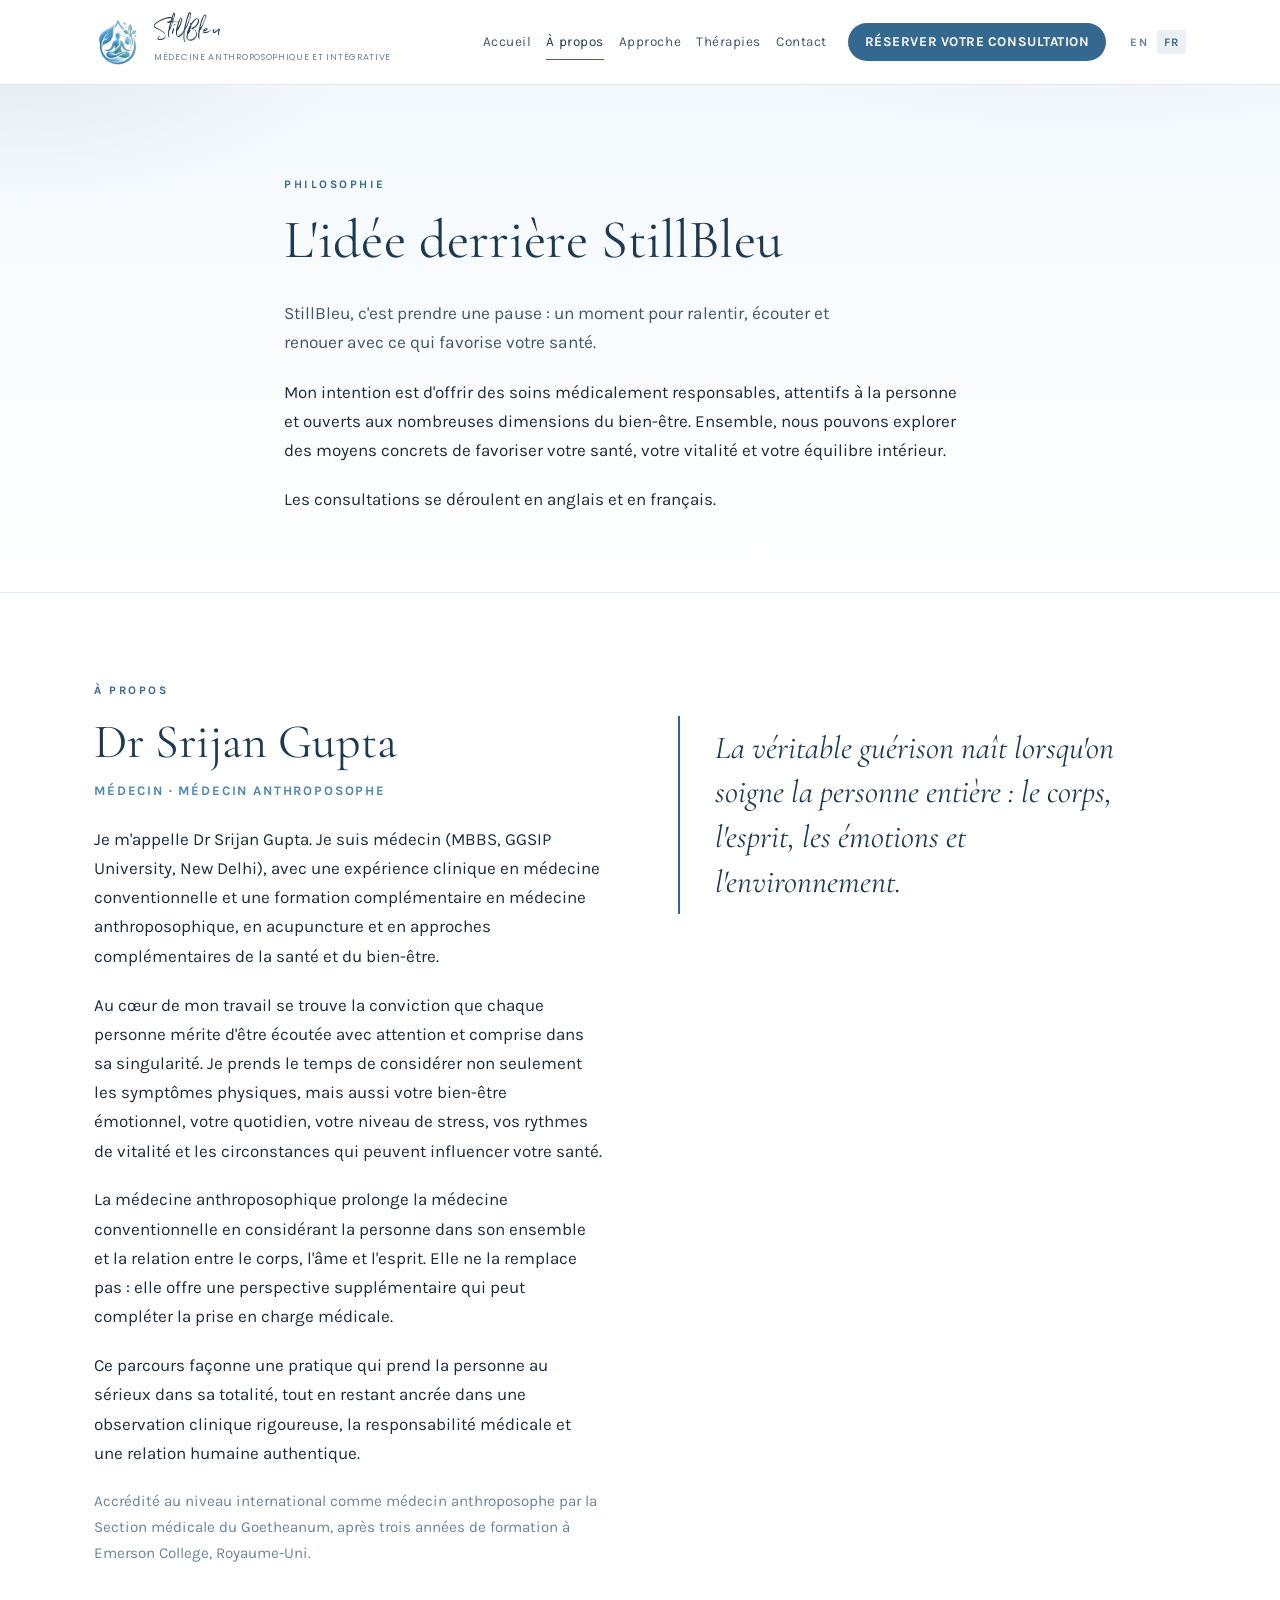
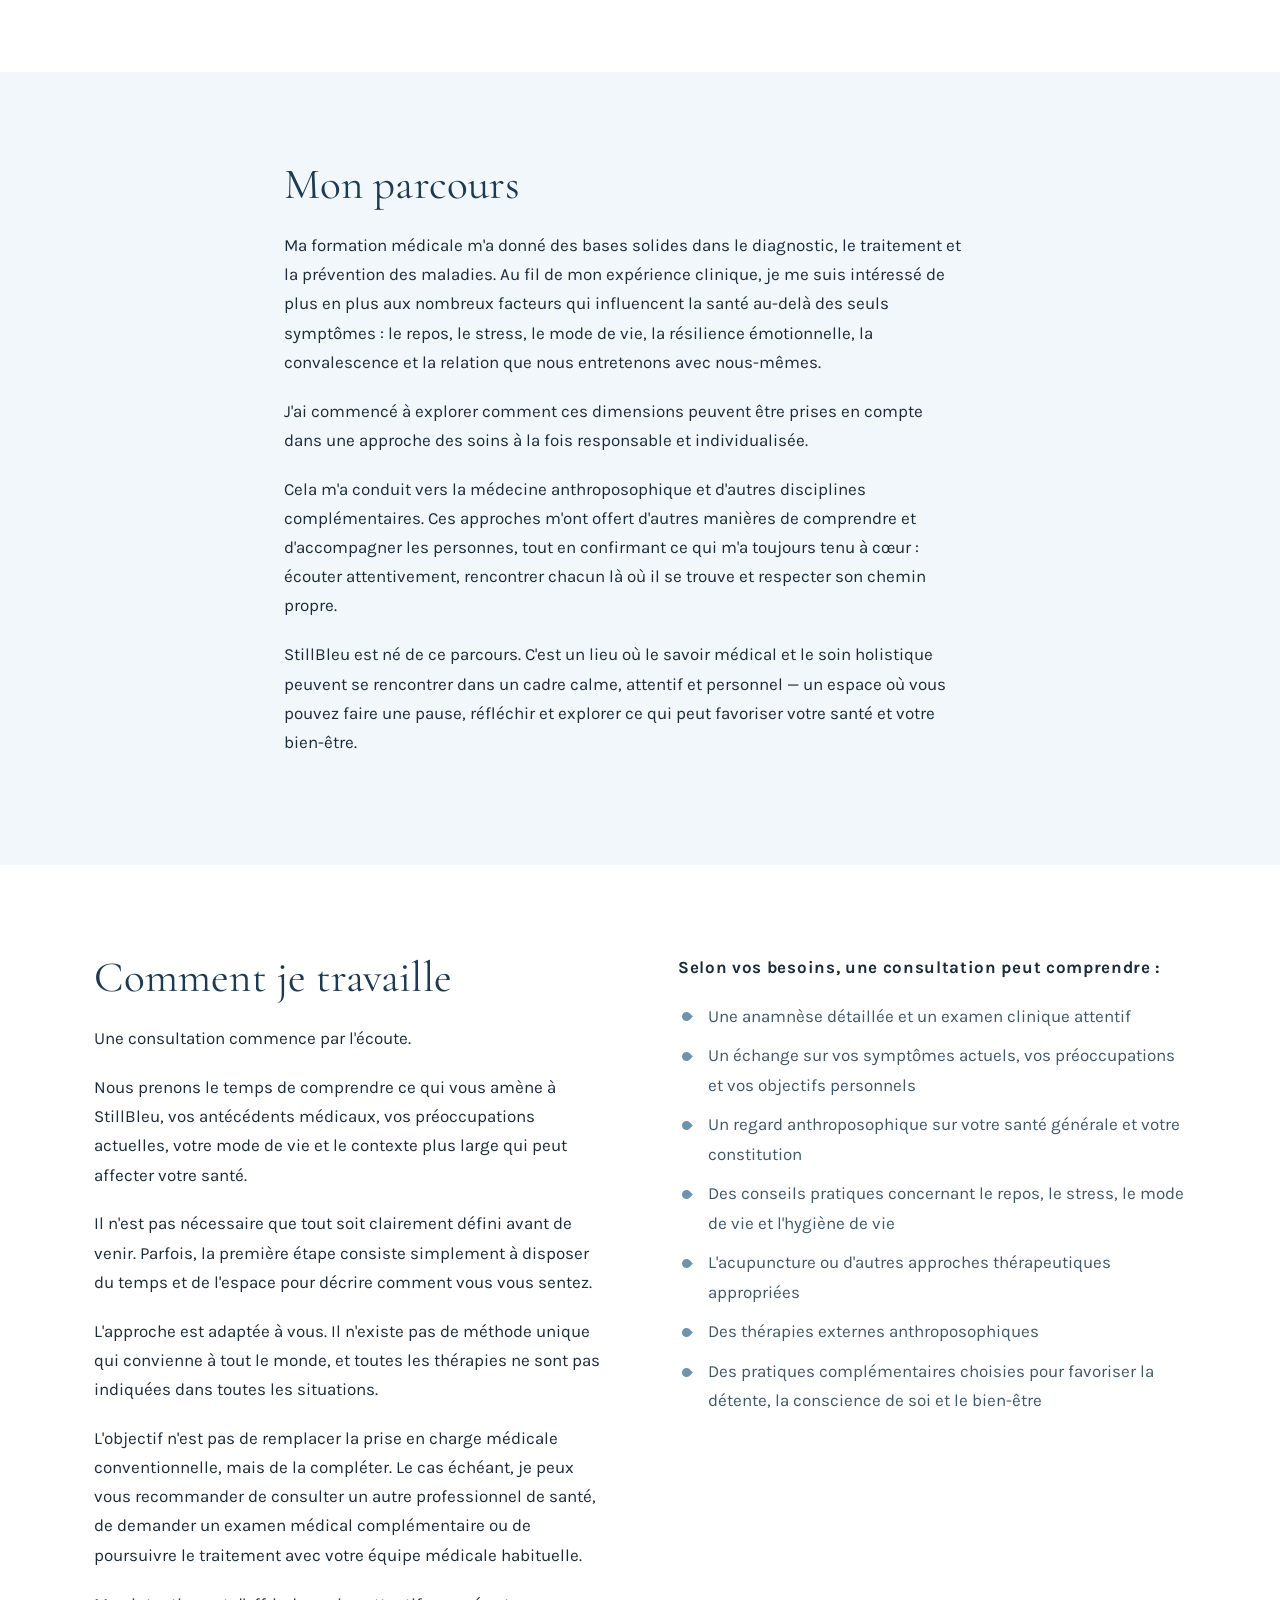
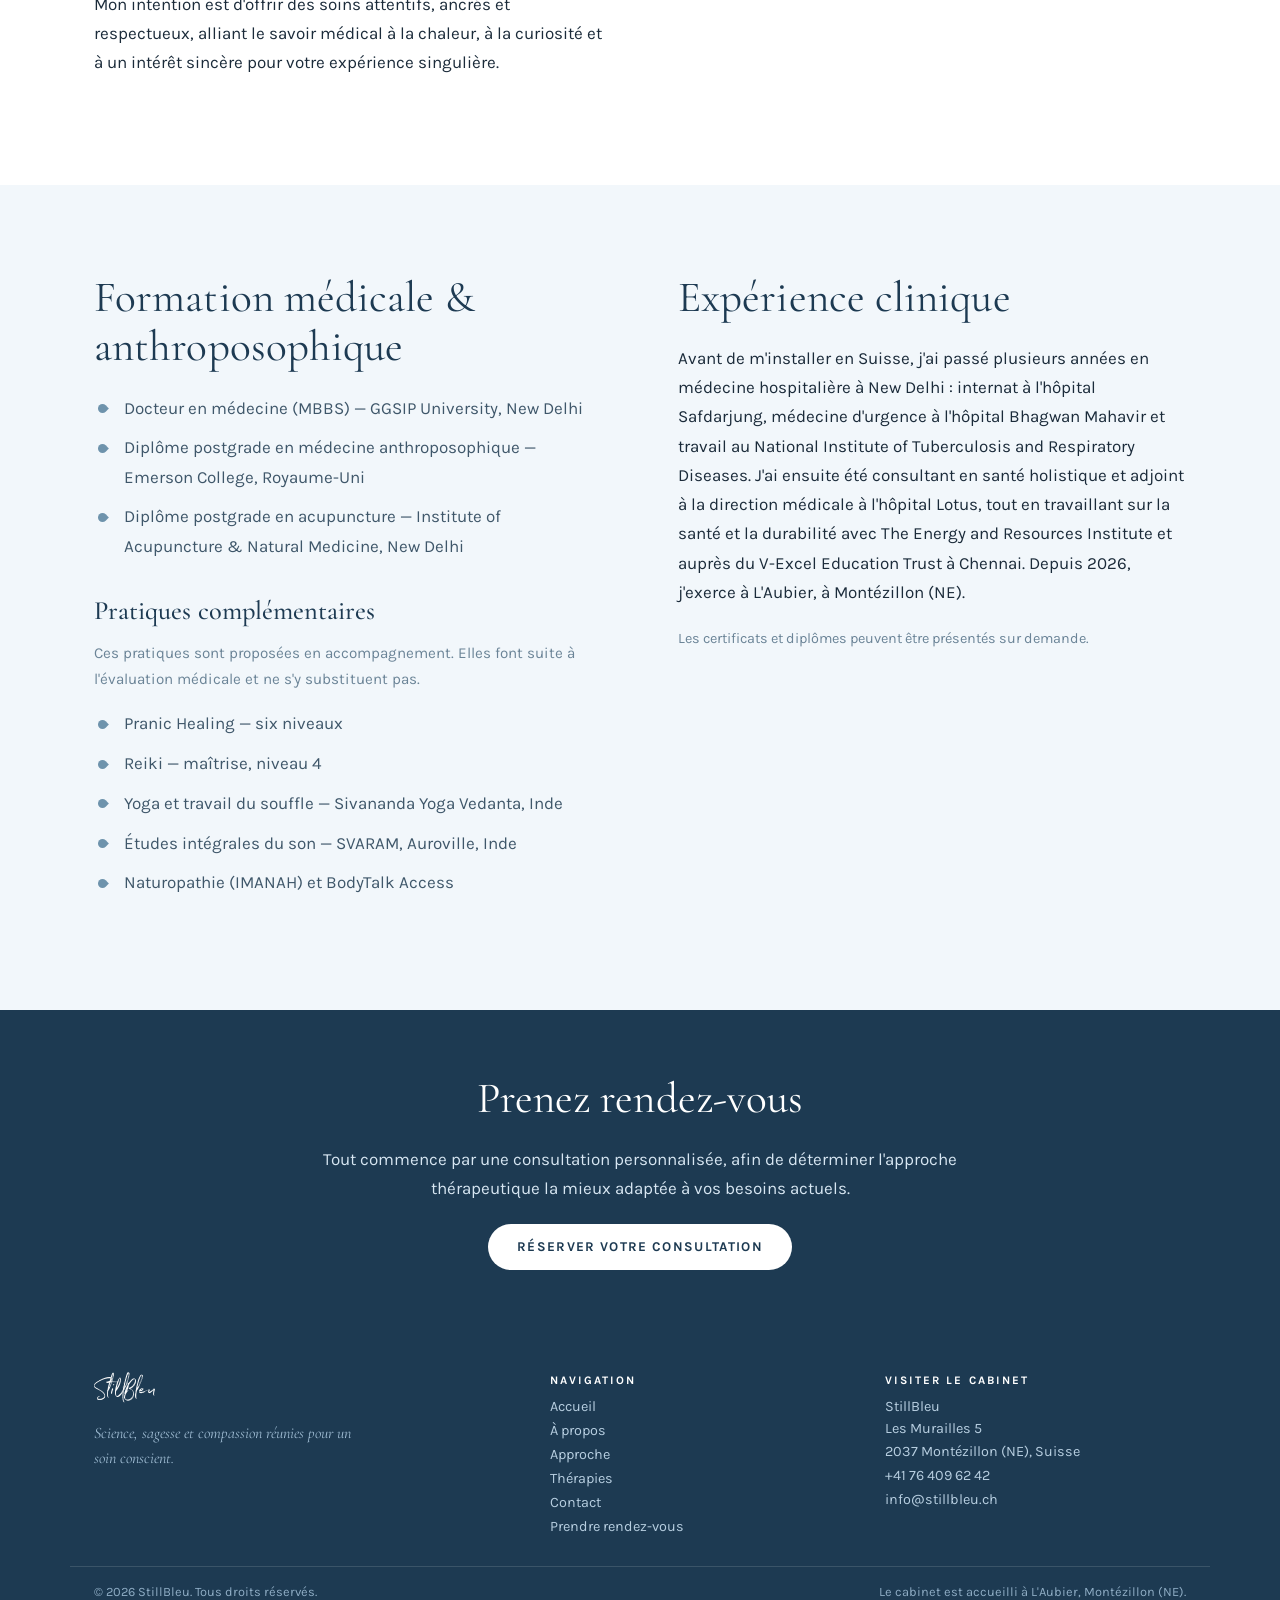
==== about.html @ f7bb29ef "update website" ====
<!doctype html>
<html lang="en">
<head>
<meta charset="utf-8">
<meta name="viewport" content="width=device-width, initial-scale=1">
<title data-i18n="about.title">About — StillBleu</title>
<meta name="description" data-i18n-attr="content:about.desc" content="Physician, anthroposophic external therapist and integrative practitioner at L'Aubier, Montézillon (NE).">
<meta name="theme-color" content="#1D3A52">
<meta property="og:title" content="About — StillBleu">
<meta property="og:description" content="Physician, anthroposophic external therapist and integrative practitioner at L'Aubier, Montézillon (NE).">
<meta property="og:type" content="website">
<link rel="icon" href="assets/img/favicon-64.png" type="image/png">
<link rel="apple-touch-icon" href="assets/img/apple-touch-icon.png">
<link rel="preconnect" href="https://fonts.googleapis.com">
<link rel="preconnect" href="https://fonts.gstatic.com" crossorigin>
<link href="https://fonts.googleapis.com/css2?family=Prata&family=Poppins:wght@400;500&family=Cormorant+Garamond:ital,wght@0,300;0,400;0,500;0,600;1,400&family=Karla:wght@400;500;700&display=swap" rel="stylesheet">
<link rel="stylesheet" href="assets/css/style.css?v=3">
<script src="assets/js/i18n.js?v=2"></script>
<style>html.lang-pending body{visibility:hidden}</style>
<script>
(function(){var h=document.documentElement;h.classList.add('lang-pending');
setTimeout(function(){h.classList.remove('lang-pending');},700);})();
</script>
<noscript><style>.reveal{opacity:1;transform:none}html.lang-pending body{visibility:visible}</style></noscript>
</head>
<body>
<a class="skip" href="#main" data-i18n="skip">Skip to content</a>
<header class="site-header">
  <div class="wrap header-inner">
    <a class="brand" href="index.html">
      <img class="brand-mark logo" src="assets/img/logo-mark.png" width="52" height="52" alt="" loading="eager">
      <span class="brand-text">
        <span class="brand-name">StillBleu</span>
        <span class="brand-sub" data-i18n="brand.sub">Anthroposophic and Integrative Medicine</span>
      </span>
    </a>
    <button class="nav-toggle" type="button" aria-expanded="false" aria-controls="nav" aria-label="Menu">
      <svg class="" viewBox="0 0 24 24" fill="none" stroke="currentColor" stroke-width="1.35" stroke-linecap="round" stroke-linejoin="round" aria-hidden="true" width="22" height="22"><path d="M4 7h16"/><path d="M4 12h16"/><path d="M4 17h16"/></svg>
    </button>
    <nav class="nav" id="nav">
      <a href="index.html" data-i18n="nav.home">Home</a><a href="about.html" aria-current="page" data-i18n="nav.about">About</a><a href="approach.html" data-i18n="nav.approach">Approach</a><a href="therapies.html" data-i18n="nav.therapies">Therapies</a><a href="contact.html" data-i18n="nav.contact">Contact</a>
      <a class="btn btn-primary btn-sm header-cta" href="booking.html" data-i18n="cta.book">Book your consultation</a>
      <div class="langs"><button class="lang-btn" type="button" data-lang="en" aria-pressed="true">EN</button><button class="lang-btn" type="button" data-lang="fr" aria-pressed="false">FR</button></div>
    </nav>
  </div>
</header>
<main id="main">
<section class="pagehead">
  <div class="wrap narrow">
    <p class="eyebrow" data-i18n="phil.eyebrow">Philosophy</p>
    <h1 style="font-size:clamp(2.2rem,4.6vw,3.4rem)" data-i18n="phil.head">The idea behind StillBleu</h1>
    <p class="lead" data-i18n="phil.p1">StillBleu means taking a pause: a moment to slow down, listen and reconnect with what supports your health.</p>
    <p data-i18n="phil.p2">My intention is to offer care that is medically responsible, personally attentive and open to the many dimensions of wellbeing. Together, we can explore practical ways to support your health, vitality and inner balance.</p>
    <p data-i18n="phil.p3">Consultations are available in English and French.</p>
  </div>
</section>

<section>
  <div class="wrap split">
    <div>
      <p class="eyebrow" data-i18n="about.eyebrow">About</p>
      <h2 style="font-size:clamp(2rem,4.2vw,3rem);margin-bottom:.2em" data-i18n="about.head">Dr Srijan Gupta</h2>
      <p class="about-role" data-i18n="about.role">Medical Doctor &amp; Anthroposophic Physician</p>
      <p class="lead" data-i18n="about.lead">My name is Dr Srijan Gupta. I am a medical doctor (MBBS, GGSIP University, New Delhi) with clinical experience in conventional medicine and additional training in anthroposophic medicine, acupuncture and complementary approaches to health and wellbeing.</p>
      <p data-i18n="about.p2">At the heart of my work is the belief that every person deserves to be listened to with care and understood as an individual. I take time to consider not only physical symptoms, but also your emotional wellbeing, daily life, stress levels, patterns of vitality and the circumstances that may be influencing your health.</p>
      <p data-i18n="about.p3">Anthroposophic medicine extends conventional medicine by looking at the whole person and the relationship between body, soul and spirit. It does not replace conventional medicine; rather, it offers an additional perspective that can complement medical care.</p>
      <p data-i18n="about.p4">This background shapes a practice that takes the whole person seriously while remaining grounded in careful clinical observation, medical responsibility and genuine human connection.</p>
      <p style="color:var(--ink-mute);font-size:.95rem" data-i18n="about.accred">Internationally accredited as an anthroposophic physician by the Medical Section at the Goetheanum, after completing three years of training at Emerson College, UK.</p>
    </div>
    <div>
      <figure class="portrait" id="portrait">
        <img src="assets/img/srijan.jpg" width="900" height="1125" loading="lazy"
             alt="Dr Srijan Gupta"
             onerror="document.getElementById('portrait').remove()">
        <figcaption data-i18n="about.portrait.cap">Dr Srijan Gupta — StillBleu, Montézillon (NE)</figcaption>
      </figure>
      <blockquote class="quote" data-i18n="about.quote">True healing arises from treating the whole person: body, mind, emotions and environment.</blockquote>
    </div>
  </div>
</section>

<section class="sec-alt">
  <div class="wrap narrow">
    <h2 data-i18n="jour.head">My journey</h2>
    <p data-i18n="jour.p1">My medical training gave me a strong foundation in the diagnosis, treatment and prevention of illness. Through my clinical experience, I became increasingly interested in the many factors that influence health beyond symptoms alone — rest, stress, lifestyle, emotional resilience, recovery and our relationship with ourselves.</p>
    <p data-i18n="jour.p2">I began to explore how these dimensions can be acknowledged within a responsible and individualised approach to healthcare.</p>
    <p data-i18n="jour.p3">This led me towards anthroposophic medicine and other complementary disciplines. These approaches offered me further ways of understanding and supporting people, while reinforcing something that has always been important to me: the value of listening carefully, meeting each person where they are and respecting their individual path.</p>
    <p data-i18n="jour.p4">StillBleu grew from this journey. It is a place where medical knowledge and holistic care can meet in a calm, attentive and personal setting — a space where you can pause, reflect and explore what may support your health and wellbeing.</p>
  </div>
</section>

<section>
  <div class="wrap split" style="align-items:start">
    <div>
      <h2 data-i18n="work.head">How I work</h2>
      <p class="lead" data-i18n="work.p1">A consultation begins with listening.</p>
      <p data-i18n="work.p2">We take time to understand what has brought you to StillBleu, your medical history, your current concerns, your lifestyle and the wider circumstances that may be affecting your health.</p>
      <p data-i18n="work.p3">You do not need to have everything clearly defined before you come. Sometimes the first step is simply having the time and space to describe how you have been feeling.</p>
      <p data-i18n="work.p4">The approach is adapted to you. There is no single method that is right for everyone, and not every therapy is appropriate in every situation.</p>
      <p data-i18n="work.p5">The aim is not to replace conventional medical care, but to complement it. When appropriate, I may recommend that you consult another healthcare professional, seek further medical assessment or continue treatment with your existing medical team.</p>
      <p data-i18n="work.p6">My intention is to offer care that is attentive, grounded and respectful, combining medical knowledge with warmth, curiosity and a sincere interest in your individual experience.</p>
    </div>
    <div>
      <p style="font-weight:700;letter-spacing:.04em" data-i18n="work.lead">Depending on your needs, a consultation may include:</p>
      <ul class="ticklist" data-i18n-list="work.items"><li>A detailed medical history and careful clinical assessment</li><li>Discussion of your current symptoms, concerns and personal goals</li><li>An anthroposophic perspective on your overall health and constitution</li><li>Practical guidance related to rest, stress, lifestyle and self-care</li><li>Acupuncture or other appropriate therapeutic approaches</li><li>Anthroposophic external therapies</li><li>Selected complementary practices to support relaxation, awareness and wellbeing</li></ul>
    </div>
  </div>
</section>

<section class="sec-alt">
  <div class="wrap split" style="align-items:start">
    <div>
      <h2 data-i18n="about.train.head">Medical &amp; Anthroposophic Training</h2>
      <ul class="ticklist" data-i18n-list="about.train.items"><li>Medical Doctor (MBBS) — GGSIP University, New Delhi</li><li>Postgraduate Diploma in Anthroposophic Medicine — Emerson College, United Kingdom</li><li>Postgraduate Diploma in Acupuncture — Institute of Acupuncture &amp; Natural Medicine, New Delhi</li></ul>
      <h3 style="margin-top:2.2rem" data-i18n="about.comp.head">Complementary Practices</h3>
      <p style="font-size:.95rem;color:var(--ink-mute)" data-i18n="about.comp.note">These practices are offered as supporting approaches. They follow medical assessment rather than replacing it.</p>
      <ul class="ticklist" data-i18n-list="about.comp.items"><li>Pranic Healing — six levels</li><li>Reiki — Level 4, Mastership</li><li>Yoga and breath work — Sivananda Yoga Vedanta, India</li><li>Integral sound studies — SVARAM, Auroville, India</li><li>Naturopathy (IMANAH) and BodyTalk Access</li></ul>
    </div>
    <div>
      <h2 data-i18n="about.exp.head">Clinical Experience</h2>
      <p data-i18n="about.exp.p">Before moving to Switzerland I spent several years in hospital medicine in New Delhi: an internship at Safdarjung Hospital, emergency medicine at Bhagwan Mahavir Hospital, and work at the National Institute of Tuberculosis and Respiratory Diseases. I then worked as holistic health consultant and assistant medical superintendent at Lotus Hospital, alongside consultancy on health and sustainability with The Energy and Resources Institute and work with the V-Excel Education Trust in Chennai. Since 2026 I have practised at L'Aubier in Montézillon (NE).</p>
      <p style="font-size:.9rem;color:var(--ink-mute)" data-i18n="about.certnote">Certificates and diplomas are available on request.</p>
    </div>
  </div>
</section>

<section class="sec-deep">
  <div class="wrap narrow center">
    
    <h2 data-i18n="bcta.head">Book Your Appointment</h2>
    <p data-i18n="bcta.text">Begin with a personalized consultation to explore which therapeutic approach may best support your current needs.</p>
    <p style="margin-top:1.3rem;margin-bottom:0"><a class="btn btn-light" href="booking.html" data-i18n="cta.book">Book your consultation</a></p>
  </div>
</section>
</main>
<footer class="site-footer">
  <div class="wrap footer-grid">
    <div>
      <div class="footer-brand">StillBleu</div>
      <p class="footer-quote" data-i18n="foot.quote">Integrating science, wisdom and compassion for conscious care.</p>
    </div>
    <div>
      <h4 data-i18n="foot.nav">Navigation</h4>
      <ul><li><a href="index.html" data-i18n="nav.home">Home</a></li><li><a href="about.html" data-i18n="nav.about">About</a></li><li><a href="approach.html" data-i18n="nav.approach">Approach</a></li><li><a href="therapies.html" data-i18n="nav.therapies">Therapies</a></li><li><a href="contact.html" data-i18n="nav.contact">Contact</a></li><li><a href="booking.html" data-i18n="nav.book">Book an Appointment</a></li></ul>
    </div>
    <div>
      <h4 data-i18n="foot.visit">Visit the clinic</h4>
      <ul>
        <li data-i18n="foot.addr">StillBleu<br>Les Murailles 5<br>2037 Montézillon (NE), Switzerland</li>
        <li><a href="tel:+41764096242">+41 76 409 62 42</a></li>
        <li><a href="mailto:info@stillbleu.ch">info@stillbleu.ch</a></li>
      </ul>
    </div>
  </div>
  <div class="wrap footer-bottom">
    <span>© 2026 StillBleu. <span data-i18n="foot.rights">All rights reserved.</span></span>
    <span data-i18n="foot.hosted">The clinic is hosted at L'Aubier, Montézillon (NE).</span>
  </div>
</footer>

<script src="assets/js/main.js"></script>
</body>
</html>
---- assets/css/style.css ----
/* ==========================================================================
   StillBleu — Anthroposophic External Therapies, L'Aubier
   Static site stylesheet
   ========================================================================== */

:root {
  /* palette from the StillBleu logo: white ground, denim blue, navy */
  --bg:        #FFFFFF;
  --bg-alt:    #F2F7FB;
  --surface:   #FFFFFF;
  --ink:       #1B2B3A;
  --ink-soft:  #3F576A;
  --ink-mute:  #6B8497;
  --green:     #35688E;
  --green-dk:  #1D3A52;
  --sage:      #6E93AC;
  --sage-lt:   #D3E1EB;
  --terra:     #35688E;
  --terra-lt:  #CBDDEA;
  --gold:      #4F87B0;
  --line:      #DEE9F1;

  --wordmark: "NorthwellAlt", "Prata", "Cormorant Garamond", Georgia, serif;
  --brandsans: "Poppins", "Karla", -apple-system, "Segoe UI", Helvetica, Arial, sans-serif;
  --serif: "Cormorant Garamond", "Iowan Old Style", Georgia, "Times New Roman", serif;
  --sans:  "Karla", -apple-system, BlinkMacSystemFont, "Segoe UI", Helvetica, Arial, sans-serif;

  --wrap: 1140px;
  --narrow: 760px;
  --r: 4px;
  --shadow: 0 1px 2px rgba(29,58,82,.05), 0 8px 30px rgba(29,58,82,.08);
}

@font-face {
  font-family: "NorthwellAlt";
  src: url("../fonts/NorthwellAlt.ttf") format("truetype");
  font-weight: 400;
  font-style: normal;
  font-display: swap;
}

*, *::before, *::after { box-sizing: border-box; }

html { scroll-behavior: smooth; -webkit-text-size-adjust: 100%; }

body {
  margin: 0;
  background: var(--bg);
  color: var(--ink);
  font-family: var(--sans);
  font-size: 17px;
  line-height: 1.72;
  font-weight: 400;
  -webkit-font-smoothing: antialiased;
}

img, svg { max-width: 100%; height: auto; display: block; }

a { color: var(--green); text-decoration-color: var(--sage-lt); text-underline-offset: 3px; }
a:hover { color: var(--terra); }

h1, h2, h3, h4 {
  font-family: var(--serif);
  font-weight: 500;
  color: var(--green-dk);
  line-height: 1.15;
  margin: 0 0 .5em;
  letter-spacing: .002em;
}
h1 { font-size: clamp(2.6rem, 6vw, 4.2rem); font-weight: 400; }
h2 { font-size: clamp(1.9rem, 3.6vw, 2.7rem); font-weight: 400; }
h3 { font-size: clamp(1.35rem, 2.2vw, 1.65rem); }
h4 { font-size: 1.15rem; }
p  { margin: 0 0 1.15em; max-width: 68ch; }

.wrap   { width: 100%; max-width: var(--wrap); margin-inline: auto; padding-inline: 24px; }
.narrow { max-width: var(--narrow); }
.center { text-align: center; }
.center p, .center h2, .center h1 { margin-inline: auto; }

section { padding: clamp(52px, 7vw, 88px) 0; }
.sec-alt  { background: var(--bg-alt); }
.sec-deep { background: #1D3A52; color: #D7E6F2; padding: clamp(40px, 5vw, 64px) 0; }
.sec-deep .btn-light { color: var(--green-dk); }
.sec-deep .btn-light:hover { color: var(--green-dk); }
.sec-deep h2, .sec-deep h3 { color: #FFFFFF; }
.sec-deep a { color: var(--terra-lt); }

/* ---------- eyebrow + divider ---------------------------------------- */
.eyebrow {
  font-family: var(--sans);
  font-size: .72rem;
  letter-spacing: .22em;
  text-transform: uppercase;
  color: var(--terra);
  font-weight: 700;
  margin: 0 0 .9rem;
}
.sec-deep .eyebrow { color: var(--terra-lt); }

/* the medical role line under the name on the About page */
.about-role {
  font-family: var(--sans);
  font-size: .82rem;
  letter-spacing: .14em;
  text-transform: uppercase;
  color: var(--gold);
  font-weight: 700;
  margin: 0 0 1.4rem;
}

.leafrule { display: block; width: 92px; margin: 1.6rem auto 2.2rem; color: var(--sage); }
.leafrule.left { margin-inline: 0; }

/* ---------- header ---------------------------------------------------- */
.site-header {
  position: sticky; top: 0; z-index: 60;
  background: rgba(255,255,255,.93);
  backdrop-filter: saturate(150%) blur(10px);
  border-bottom: 1px solid var(--line);
}
.header-inner {
  display: flex; align-items: center; gap: 20px;
  min-height: 84px;
}
.brand { display: flex; align-items: center; gap: 12px; text-decoration: none; margin-right: auto; min-width: 220px; }
.brand-mark { width: 48px; height: 48px; flex: none; object-fit: contain; }
.brand-text { display: flex; flex-direction: column; line-height: 1; }
.brand-name { font-family: var(--wordmark); font-size: 1.7rem; font-weight: 400; letter-spacing: 0; color: var(--green-dk); }
.brand-sub { font-family: var(--brandsans); font-size: .55rem; letter-spacing: .08em; line-height: 1.3; text-transform: uppercase; color: var(--ink-mute); margin-top: 5px; white-space: nowrap; }

.nav { display: flex; align-items: center; gap: 15px; }
.nav a {
  font-size: .87rem; letter-spacing: .04em; color: var(--ink-soft);
  text-decoration: none; padding: 6px 0; position: relative;
}
.nav a::after {
  content: ""; position: absolute; left: 0; right: 0; bottom: 0; height: 1px;
  background: var(--terra); transform: scaleX(0); transition: transform .25s ease;
}
.nav a:hover::after, .nav a[aria-current="page"]::after { transform: scaleX(1); }
.nav a[aria-current="page"] { color: var(--green-dk); }

.langs { display: flex; align-items: center; gap: 2px; margin-left: 4px; }
.lang-btn {
  border: 0; background: none; cursor: pointer;
  font-family: var(--sans); font-size: .72rem; letter-spacing: .1em; font-weight: 700;
  color: var(--ink-mute); padding: 5px 7px; border-radius: var(--r);
}
.lang-btn:hover { color: var(--green); background: var(--bg-alt); }
.lang-btn[aria-pressed="true"] { color: var(--terra); background: rgba(53,104,142,.10); }

.nav-toggle {
  display: none; border: 1px solid var(--line); background: var(--surface);
  border-radius: var(--r); padding: 9px 11px; cursor: pointer; color: var(--green-dk);
}

/* ---------- buttons --------------------------------------------------- */
.btn {
  white-space: nowrap;
  display: inline-flex; align-items: center; justify-content: center; gap: 9px;
  font-family: var(--sans); font-size: .84rem; font-weight: 700;
  letter-spacing: .1em; text-transform: uppercase;
  padding: 14px 28px; border-radius: 999px; border: 1px solid transparent;
  text-decoration: none; cursor: pointer; transition: all .22s ease; line-height: 1.2;
}
.btn-primary { background: var(--terra); color: #FFFFFF; }
.btn-primary:hover { background: #2A5474; color: #fff; transform: translateY(-1px); }
.btn-ghost { border-color: var(--sage); color: var(--green-dk); background: transparent; }
.btn-ghost:hover { background: var(--sage-lt); color: var(--green-dk); }
.btn-light { background: #FFFFFF; color: var(--green-dk); }
.btn-light:hover { background: #E3EEF6; }
.btn-sm { padding: 10px 20px; font-size: .74rem; }
.header-cta { margin-left: 4px; padding: 10px 17px; font-size: .7rem; letter-spacing: .07em; }

/* ---------- hero ------------------------------------------------------ */
.hero {
  position: relative; overflow: hidden;
  padding: clamp(70px, 11vw, 140px) 0 clamp(56px, 8vw, 104px);
  background:
    radial-gradient(1080px 540px at 80% -14%, rgba(53,104,142,.13), transparent 64%),
    radial-gradient(820px 480px at 4% 6%,    rgba(110,147,172,.16), transparent 62%),
    linear-gradient(180deg, #F4F9FD 0%, var(--bg) 100%);
}
.hero::after {
  content: ""; position: absolute; inset: auto 0 0 0; height: 1px; background: var(--line);
}
.hero-grid { display: grid; grid-template-columns: 1.15fr .85fr; gap: clamp(28px, 5vw, 64px); align-items: center; }
.hero h1 {
  font-family: var(--wordmark); font-weight: 400;
  font-size: clamp(4rem, 9vw, 7rem); letter-spacing: 0;
  line-height: .95; margin-bottom: .3em;
}
.hero-sub {
  font-family: var(--serif); font-size: clamp(1.3rem, 2.5vw, 1.85rem);
  color: var(--terra); font-style: italic; margin: 0 0 .5em; max-width: 32ch; line-height: 1.25;
}
.hero-tag {
  font-size: .74rem; letter-spacing: .2em; text-transform: uppercase;
  color: var(--ink-mute); font-weight: 700; margin-bottom: 1.5em;
}
.hero p.lead { font-size: 1.06rem; color: var(--ink-soft); max-width: 46ch; }
.hero-actions { display: flex; flex-wrap: wrap; gap: 14px; margin-top: 2rem; }
.hero-art { color: var(--sage); opacity: .95; }

.locbar {
  background: var(--green-dk); color: #C7DCEC;
  font-size: .9rem; text-align: center; padding: 18px 0;
}
.locbar p { margin: 0; max-width: 74ch; margin-inline: auto; }
.locbar strong { color: #fff; font-weight: 600; }

.flyer-download { padding: 42px 0; background: var(--bg-alt); border-bottom: 1px solid var(--line); }
.flyer-download-inner { display: flex; align-items: center; justify-content: space-between; gap: 32px; }
.flyer-download h2 { margin-bottom: .25em; font-size: clamp(1.7rem, 3vw, 2.3rem); }
.flyer-download p { margin-bottom: 0; color: var(--ink-soft); }
.flyer-download .eyebrow { margin-bottom: .55rem; }

@media (max-width: 640px) {
  .flyer-download-inner { align-items: flex-start; flex-direction: column; gap: 20px; }
}

/* ---------- lists ----------------------------------------------------- */
.ticklist { list-style: none; padding: 0; margin: 0 0 1.4em; max-width: 62ch; }
.ticklist li {
  position: relative; padding-left: 30px; margin-bottom: .62em; color: var(--ink-soft);
}
.ticklist li::before {
  content: ""; position: absolute; left: 4px; top: .62em;
  width: 9px; height: 9px; border-radius: 50% 0 50% 50%;
  background: var(--sage); transform: rotate(45deg);
}
.sec-deep .ticklist li { color: #C7DCEC; }
.sec-deep .ticklist li::before { background: var(--terra-lt); }

.ticklist.two { max-width: none; columns: 2; column-gap: 44px; }
@media (max-width: 700px) { .ticklist.two { columns: 1; } }

/* ---------- cards ----------------------------------------------------- */
.grid { display: grid; gap: clamp(18px, 2.4vw, 28px); }
.grid-3 { grid-template-columns: repeat(3, 1fr); }
.grid-2 { grid-template-columns: repeat(2, 1fr); }
@media (max-width: 900px) { .grid-3 { grid-template-columns: repeat(2, 1fr); } }
@media (max-width: 640px) { .grid-3, .grid-2 { grid-template-columns: 1fr; } }

.card {
  background: var(--surface); border: 1px solid var(--line); border-radius: var(--r);
  padding: 30px 28px; box-shadow: var(--shadow); transition: transform .22s ease, box-shadow .22s ease;
}
.card:hover { transform: translateY(-3px); box-shadow: 0 2px 4px rgba(29,58,82,.05), 0 16px 40px rgba(29,58,82,.10); }
.card h3 { margin-bottom: .35em; }
.card p { font-size: .96rem; color: var(--ink-soft); margin-bottom: 0; }
.card-icon { width: 40px; height: 40px; color: var(--terra); margin-bottom: 18px; }
.card.lead-card { border-left: 3px solid var(--green); }

/* ---------- feature block (therapies) --------------------------------- */
.feature {
  background: var(--surface); border: 1px solid var(--line); border-radius: var(--r);
  padding: clamp(28px, 4vw, 52px); box-shadow: var(--shadow);
}
.feature + .feature { margin-top: 22px; }
.feature-head { display: flex; align-items: flex-start; gap: 18px; margin-bottom: .4em; }
.feature-head svg { width: 34px; height: 34px; flex: none; color: var(--terra); margin-top: 4px; }

.pill-row { display: flex; flex-wrap: wrap; gap: 9px; margin: 1.3rem 0 0; padding: 0; list-style: none; }
.pill-row li {
  font-size: .82rem; letter-spacing: .03em; color: var(--green-dk);
  background: var(--bg-alt); border: 1px solid var(--line);
  padding: 7px 15px; border-radius: 999px;
}

/* ---------- quote ------------------------------------------------------ */
.quote {
  font-family: var(--serif); font-size: clamp(1.4rem, 2.7vw, 2rem); font-style: italic;
  color: var(--green-dk); line-height: 1.4; border-left: 2px solid var(--terra);
  padding: .3em 0 .3em 1.1em; margin: 2.2rem 0; max-width: 34ch;
}
.sec-deep .quote { color: #EAF3FA; border-color: var(--terra-lt); }

/* ---------- definition table ------------------------------------------ */
.dl { border-top: 1px solid var(--line); margin: 1.5rem 0 0; }
.dl-row {
  display: grid; grid-template-columns: 220px 1fr; gap: 16px;
  padding: 15px 0; border-bottom: 1px solid var(--line);
}
.dl-row dt { font-weight: 700; font-size: .85rem; letter-spacing: .07em; text-transform: uppercase; color: var(--green); }
.dl-row dd { margin: 0; color: var(--ink-soft); }
@media (max-width: 620px) { .dl-row { grid-template-columns: 1fr; gap: 4px; } }
/* rows whose value is a list need the whole width */
.dl-row.dl-wide { grid-template-columns: 1fr; gap: 6px; }

.todo {
  display: inline-block; background: #F8EED6; border: 1px dashed #C6A263;
  color: #85601F; font-size: .8rem; font-weight: 700; letter-spacing: .04em;
  padding: 2px 9px; border-radius: 3px;
}

/* ---------- steps ------------------------------------------------------ */
.steps { list-style: none; counter-reset: s; padding: 0; margin: 1.4rem 0 0; }
.steps li {
  counter-increment: s; position: relative; padding-left: 56px; margin-bottom: 1.15em;
  color: var(--ink-soft);
}
.steps li::before {
  content: counter(s); position: absolute; left: 0; top: -2px;
  width: 36px; height: 36px; border-radius: 50%;
  background: var(--sage-lt); color: var(--green-dk);
  font-family: var(--serif); font-size: 1.15rem;
  display: flex; align-items: center; justify-content: center;
}

/* ---------- form ------------------------------------------------------- */
.formcard {
  background: var(--surface); border: 1px solid var(--line); border-radius: var(--r);
  padding: clamp(26px, 4vw, 48px); box-shadow: var(--shadow);
}
.field { margin-bottom: 20px; }
.field-row { display: grid; grid-template-columns: 1fr 1fr; gap: 20px; }
@media (max-width: 620px) { .field-row { grid-template-columns: 1fr; gap: 0; } }
label {
  display: block; font-size: .78rem; font-weight: 700; letter-spacing: .09em;
  text-transform: uppercase; color: var(--green); margin-bottom: 7px;
}
input[type=text], input[type=email], input[type=tel], input[type=date], input[type=time],
select, textarea {
  width: 100%; font-family: var(--sans); font-size: 1rem; color: var(--ink);
  background: var(--bg); border: 1px solid var(--line); border-radius: var(--r);
  padding: 12px 14px; transition: border-color .18s ease, box-shadow .18s ease;
}
input:focus, select:focus, textarea:focus {
  outline: none; border-color: var(--sage);
  box-shadow: 0 0 0 3px rgba(53,104,142,.22); background: #fff;
}
textarea { min-height: 130px; resize: vertical; }
.check { display: flex; gap: 11px; align-items: flex-start; margin: 22px 0; }
.check input { margin-top: 5px; width: 17px; height: 17px; accent-color: var(--terra); flex: none; }
.check label { text-transform: none; letter-spacing: 0; font-weight: 400; font-size: .93rem; color: var(--ink-soft); margin: 0; }
.formnote {
  font-size: .88rem; color: var(--ink-mute); background: var(--bg-alt);
  border-left: 2px solid var(--sage); padding: 12px 16px; margin: 0 0 26px;
}

/* ---------- contact ---------------------------------------------------- */
.contact-grid { display: grid; grid-template-columns: 1fr 1fr; gap: clamp(28px, 5vw, 60px); align-items: start; }
@media (max-width: 860px) { .contact-grid { grid-template-columns: 1fr; } }
.contact-list { list-style: none; padding: 0; margin: 0 0 2rem; }
.contact-list li { display: flex; gap: 15px; align-items: flex-start; margin-bottom: 1.1em; }
.contact-list svg { width: 21px; height: 21px; color: var(--terra); flex: none; margin-top: 4px; }
.contact-list a { text-decoration: none; }
.map { border: 1px solid var(--line); border-radius: var(--r); overflow: hidden; box-shadow: var(--shadow); }
.map iframe { display: block; width: 100%; height: 380px; border: 0; }

/* ---------- approach diagram ------------------------------------------ */
.diagram { position: relative; width: min(460px, 88vw); aspect-ratio: 1; margin: 2.4rem auto 1.6rem; }
.ring {
  position: absolute; border-radius: 50%;
  display: flex; flex-direction: column; align-items: center; text-align: center;
}
.ring-outer { inset: 0;   background: #fff;          border: 1px solid var(--sage);  justify-content: flex-start; padding-top: 4.5%; }
.ring-mid   { inset: 14%; background: var(--bg-alt); border: 1px solid var(--line);  justify-content: flex-start; padding: 5% 8% 0; }
.ring-core  { inset: 28%; background: var(--green-dk); color: #fff; justify-content: center; padding: 0 8%; }
.ring-label {
  font-family: var(--sans); font-weight: 700; text-transform: uppercase;
  font-size: clamp(.55rem, 1.6vw, .7rem); letter-spacing: .13em; line-height: 1.5;
}
.ring-outer > .ring-label { color: var(--green); }
.ring-mid   > .ring-label { color: var(--ink-mute); }
.ring-core  > span { font-family: var(--serif); font-size: clamp(.82rem, 2.1vw, 1.02rem); line-height: 1.28; }
.diagram-note { max-width: 56ch; margin-inline: auto; color: var(--ink-soft); }

/* ---------- footer ----------------------------------------------------- */
.site-footer { background: var(--green-dk); color: #B7CEE0; padding: 40px 0 20px; font-size: .9rem; line-height: 1.55; }
.footer-grid { display: grid; grid-template-columns: 1.4fr 1fr 1fr; gap: 34px; }
@media (max-width: 760px) { .footer-grid { grid-template-columns: 1fr; gap: 22px; } }
.site-footer h4 {
  color: #FFFFFF; font-family: var(--sans); font-size: .72rem; font-weight: 700;
  letter-spacing: .18em; text-transform: uppercase; margin-bottom: .75em;
}
.site-footer a { color: #B7CEE0; text-decoration: none; }
.site-footer a:hover { color: #fff; }
.site-footer ul { list-style: none; padding: 0; margin: 0; }
.site-footer li { margin-bottom: .12em; }
.footer-brand { font-family: var(--wordmark); font-size: 1.6rem; letter-spacing: 0;
                color: #FFFFFF; margin-bottom: .3em; }
.footer-quote { font-family: var(--serif); font-style: italic; font-size: 1rem; color: #9DBAD1; max-width: 40ch; margin: 0; }
.footer-bottom {
  border-top: 1px solid rgba(255,255,255,.13); margin-top: 26px; padding-top: 15px;
  display: flex; flex-wrap: wrap; gap: 12px; justify-content: space-between;
  font-size: .8rem; color: #8FADC5;
}

/* ---------- page head -------------------------------------------------- */
.pagehead {
  padding: clamp(48px, 7vw, 92px) 0 clamp(34px, 5vw, 58px);
  background:
    radial-gradient(760px 320px at 84% -30%, rgba(53,104,142,.11), transparent 62%),
    radial-gradient(560px 280px at 2% -10%, rgba(110,147,172,.15), transparent 60%),
    linear-gradient(180deg, #F4F9FD, var(--bg));
  border-bottom: 1px solid var(--line);
}
.pagehead p.lead { font-size: 1.08rem; color: var(--ink-soft); max-width: 58ch; }

/* ---------- misc ------------------------------------------------------- */
.skip {
  position: absolute; left: -9999px; top: 0; background: var(--green-dk); color: #fff;
  padding: 10px 18px; z-index: 100;
}
.skip:focus { left: 12px; top: 12px; }

.split { display: grid; grid-template-columns: minmax(0, 1fr) minmax(0, 1fr); gap: clamp(32px, 6vw, 76px); align-items: start; }
@media (max-width: 860px) { .split { grid-template-columns: 1fr; } }

.stack > * + * { margin-top: 22px; }

/* ---------- mobile nav -------------------------------------------------- */
@media (max-width: 1180px) {
  .nav-toggle { display: block; order: 3; }
  .nav {
    position: fixed; inset: 74px 0 auto 0; flex-direction: column; align-items: stretch;
    gap: 0; background: var(--bg); border-bottom: 1px solid var(--line);
    padding: 10px 24px 26px; box-shadow: 0 20px 40px rgba(29,58,82,.12);
    transform: translateY(-8px); opacity: 0; pointer-events: none; transition: all .2s ease;
    max-height: calc(100vh - 74px); overflow-y: auto;
  }
  .nav.open { transform: none; opacity: 1; pointer-events: auto; }
  .nav a { padding: 13px 0; border-bottom: 1px solid var(--line); font-size: 1rem; }
  .nav a::after { display: none; }
  .nav .btn { margin-top: 18px; }
  .langs { margin: 16px 0 0; }
}

@media (max-width: 860px) {
  .hero-grid { grid-template-columns: 1fr; }
  .hero-art { display: none; }
}

@media (prefers-reduced-motion: reduce) {
  * { animation: none !important; transition: none !important; scroll-behavior: auto !important; }
}

/* fade-in on scroll */
.reveal { opacity: 0; transform: translateY(14px); transition: opacity .7s ease, transform .7s ease; }
.reveal.in { opacity: 1; transform: none; }
@media (prefers-reduced-motion: reduce) { .reveal { opacity: 1; transform: none; } }

/* note with an inline TO FILL badge */
.fillnote { display: flex; align-items: flex-start; gap: 10px; margin-top: 1.5rem;
            font-size: .9rem; color: var(--ink-mute); }
.fillnote .todo { flex: none; }
.contact-grid { align-items: start; }

/* ---------- Calendly ---------------------------------------------------- */
.calwrap {
  background: var(--surface); border: 1px solid var(--line); border-radius: var(--r);
  box-shadow: var(--shadow); overflow: hidden; margin-top: 1.4rem;
}
.cal-placeholder {
  display: flex; flex-direction: column; align-items: center; justify-content: center;
  gap: 14px; text-align: center; min-height: 300px; padding: 48px 28px;
  background: repeating-linear-gradient(135deg, var(--bg) 0 12px, var(--bg-alt) 12px 24px);
  color: var(--ink-mute);
}
.cal-placeholder svg { width: 40px; height: 40px; color: var(--sage); }
.cal-placeholder code {
  font-size: .82rem; background: #fff; border: 1px solid var(--line);
  padding: 4px 9px; border-radius: 3px; color: var(--green);
}

.nav .btn, .header-cta { flex: 0 0 auto; }
.fillnote code { background:#fff; border:1px solid var(--line); padding:1px 5px;
                 border-radius:3px; font-size:.85em; color:var(--green); }

/* the header CTA is an <a> inside .nav — needs to beat `.nav a` */
.nav a.btn.header-cta { padding: 10px 16px; margin-left: 6px; }
@media (max-width: 1180px) { .nav a.btn.header-cta { padding: 13px 22px; } }

.nav a { white-space: nowrap; }
.brand-sub { white-space: nowrap; }

.nav a { font-size: .845rem; }
.langs { margin-left: 2px; }

/* ---------- emblem (from the CV) --------------------------------------- */
.emblem { display: block; }
.hero-emblem { width: min(330px, 78%); height: auto; margin-inline: auto; }

/* portrait — About page */
.portrait { margin: 0 0 1.8rem; }
.portrait img {
  display: block; width: 100%; height: auto; border-radius: var(--r);
  box-shadow: var(--shadow); background: var(--bg-alt);
}
.portrait figcaption {
  margin-top: .7rem; font-size: .84rem; letter-spacing: .04em;
  color: var(--ink-mute);
}

/* fees & cancellation tiers */
.fee-list { list-style: none; margin: .5rem 0 0; padding: 0; }
.fee-list li {
  display: flex; flex-wrap: wrap; gap: .4rem 1rem;
  justify-content: space-between; align-items: baseline;
  padding: .45rem 0; border-bottom: 1px dotted var(--line);
}
.fee-list li:last-child { border-bottom: 0; padding-bottom: 0; }
.fee-list li > span { color: var(--ink-soft); }
.fee-list li > b { color: var(--green-dk); white-space: nowrap; font-weight: 700; }
.epigraph {
  font-family: var(--serif); font-style: italic; font-size: 1.16rem;
  color: var(--green); margin: 0 0 1.4em; max-width: 40ch;
}
.center .epigraph { margin-inline: auto; }

/* `.nav a` outranks `.btn-primary` — restate the CTA's colour */
.nav a.btn.header-cta { color: #FFFFFF; }
.nav a.btn.header-cta:hover { color: #FFFFFF; background: #2A5474; }

/* small screens: keep room for the menu button */
.brand { min-width: 0; }
@media (max-width: 640px) {
  .header-inner { min-height: 78px; }
  .brand { min-width: 0; gap: 8px; }
  .brand-mark { width: 40px; height: 40px; }
  .brand-name { font-size: 1.35rem; }
  .brand-sub { max-width: 175px; white-space: normal; font-size: .43rem; letter-spacing: .06em; }
  .hero h1 { font-size: clamp(3.5rem, 16vw, 5rem); }
}
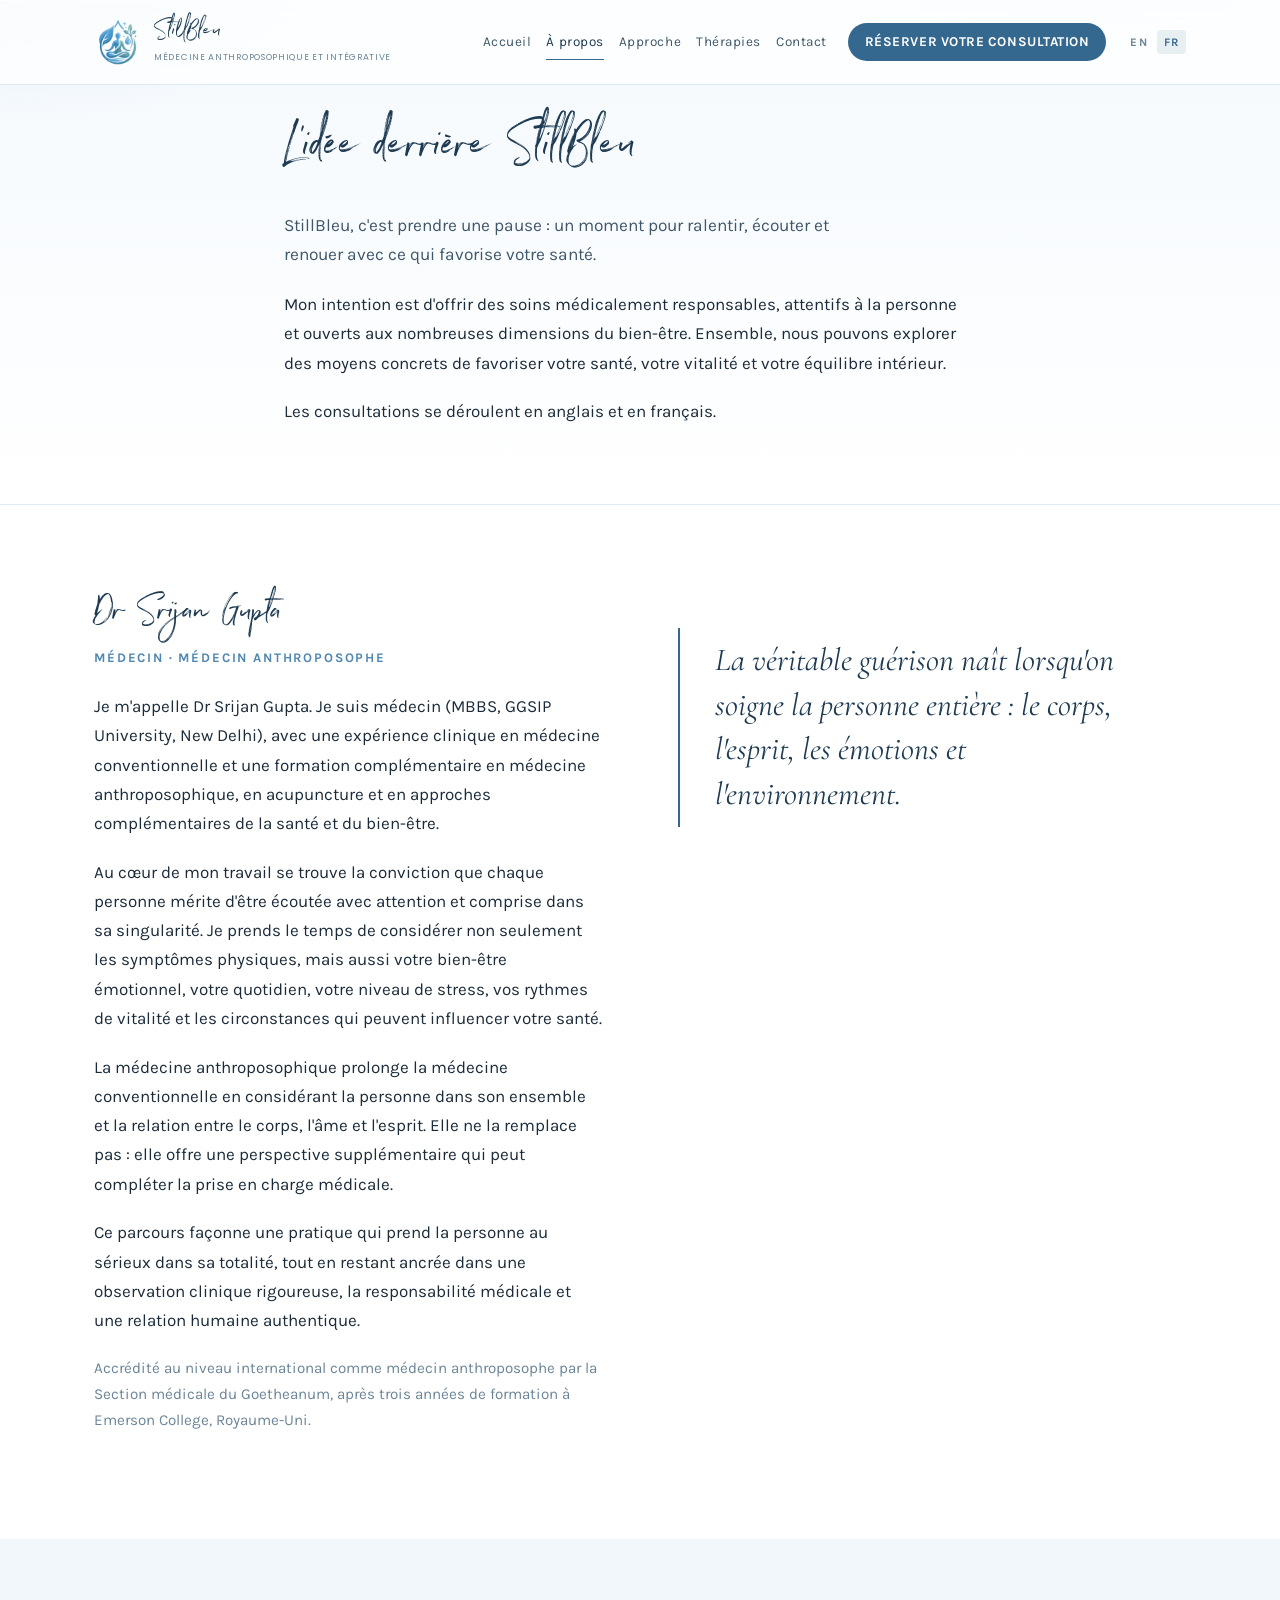
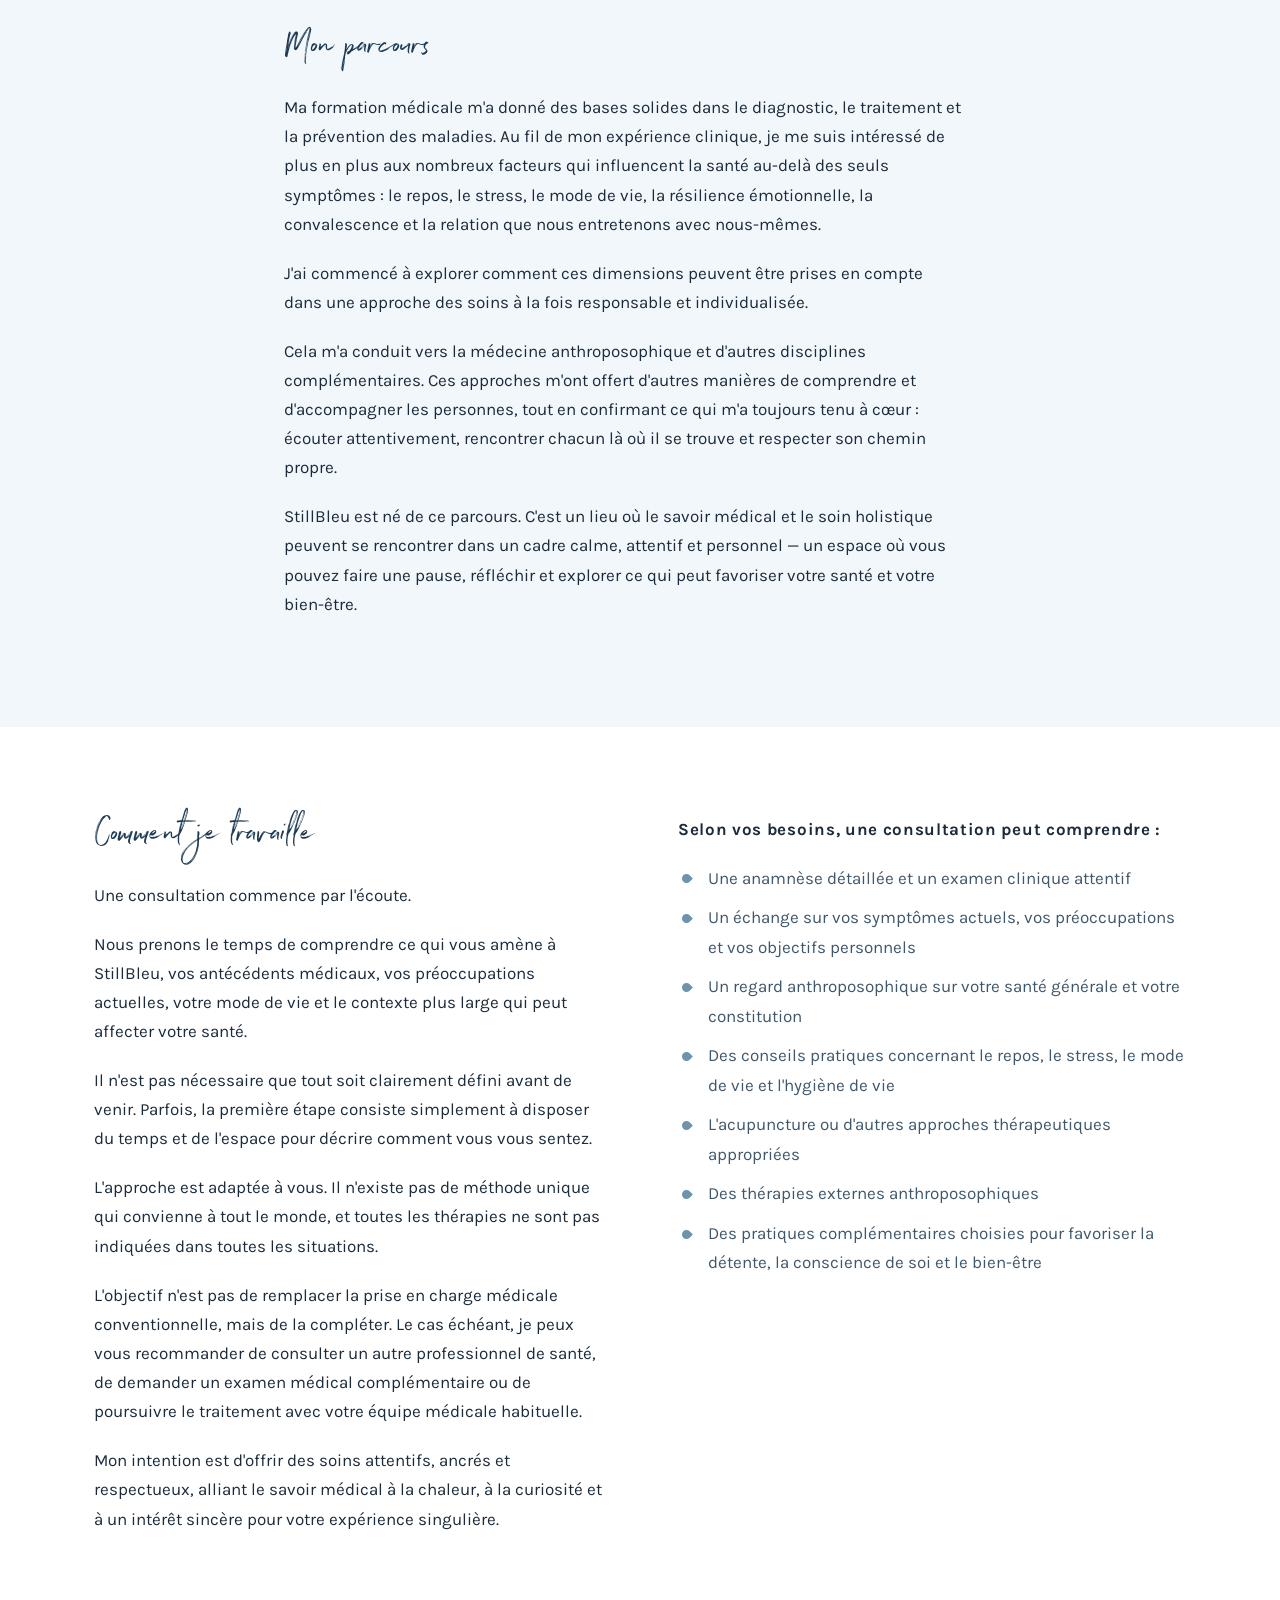
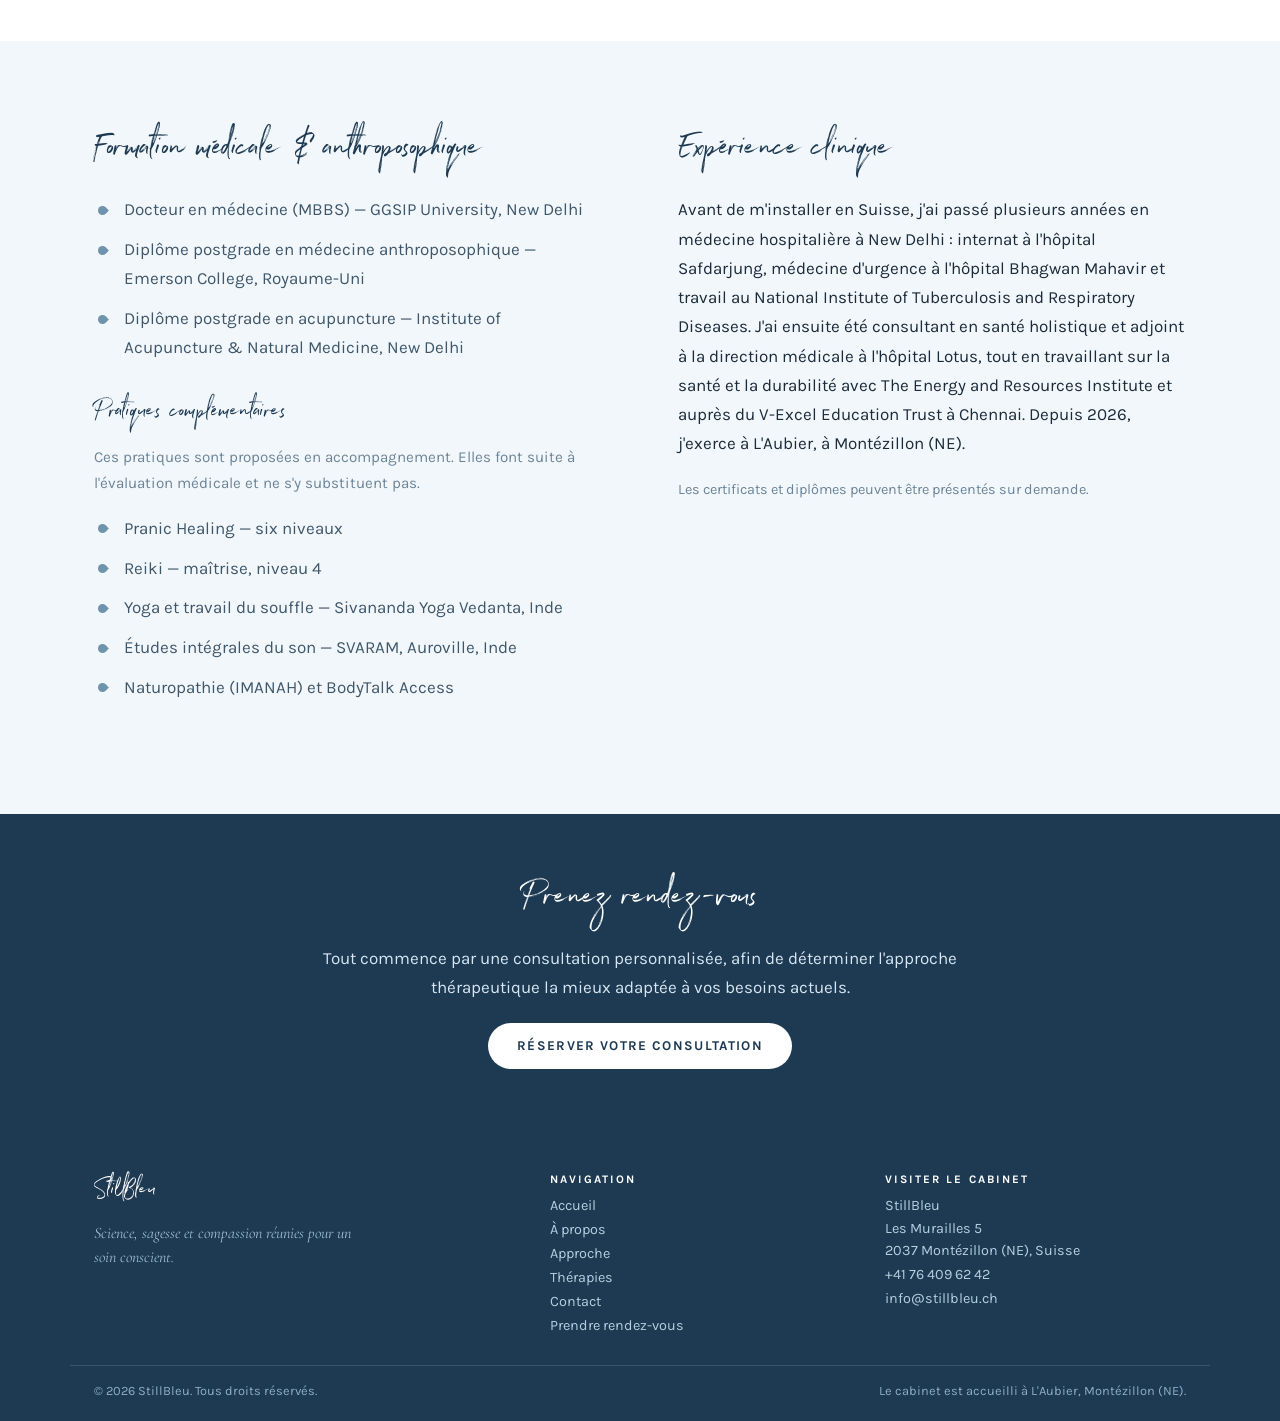
==== commit 1b2a7e03: "Font" ====
--- a/about.html
+++ b/about.html
@@ -47,8 +47,7 @@
 <main id="main">
 <section class="pagehead">
   <div class="wrap narrow">
-    <p class="eyebrow" data-i18n="phil.eyebrow">Philosophy</p>
-    <h1 style="font-size:clamp(2.2rem,4.6vw,3.4rem)" data-i18n="phil.head">The idea behind StillBleu</h1>
+    <h1 data-i18n="phil.head">The idea behind StillBleu</h1>
     <p class="lead" data-i18n="phil.p1">StillBleu means taking a pause: a moment to slow down, listen and reconnect with what supports your health.</p>
     <p data-i18n="phil.p2">My intention is to offer care that is medically responsible, personally attentive and open to the many dimensions of wellbeing. Together, we can explore practical ways to support your health, vitality and inner balance.</p>
     <p data-i18n="phil.p3">Consultations are available in English and French.</p>
@@ -58,8 +57,7 @@
 <section>
   <div class="wrap split">
     <div>
-      <p class="eyebrow" data-i18n="about.eyebrow">About</p>
-      <h2 style="font-size:clamp(2rem,4.2vw,3rem);margin-bottom:.2em" data-i18n="about.head">Dr Srijan Gupta</h2>
+      <h2 style="margin-bottom:.2em" data-i18n="about.head">Dr Srijan Gupta</h2>
       <p class="about-role" data-i18n="about.role">Medical Doctor &amp; Anthroposophic Physician</p>
       <p class="lead" data-i18n="about.lead">My name is Dr Srijan Gupta. I am a medical doctor (MBBS, GGSIP University, New Delhi) with clinical experience in conventional medicine and additional training in anthroposophic medicine, acupuncture and complementary approaches to health and wellbeing.</p>
       <p data-i18n="about.p2">At the heart of my work is the belief that every person deserves to be listened to with care and understood as an individual. I take time to consider not only physical symptoms, but also your emotional wellbeing, daily life, stress levels, patterns of vitality and the circumstances that may be influencing your health.</p>
--- a/assets/css/style.css
+++ b/assets/css/style.css
@@ -200,7 +200,7 @@
   color: var(--ink-mute); font-weight: 700; margin-bottom: 1.5em;
 }
 .hero p.lead { font-size: 1.06rem; color: var(--ink-soft); max-width: 46ch; }
-.hero-actions { display: flex; flex-wrap: wrap; gap: 14px; margin-top: 2rem; }
+.hero-actions { display: flex; flex-wrap: wrap; gap: 14px; margin-top: 2rem; justify-content: center; }
 .hero-art { color: var(--sage); opacity: .95; }
 
 .locbar {
@@ -511,6 +511,24 @@
 }
 .center .epigraph { margin-inline: auto; }
 
+/* ---------- floating header + StillBleu typography ------------------- */
+.site-header {
+  margin-bottom: -84px;
+  background: rgba(255,255,255,.78);
+}
+
+h1, h2 {
+  font-family: var(--wordmark);
+  font-weight: 400;
+}
+
+.hero { padding-top: clamp(120px, 11vw, 140px); }
+.pagehead { padding-top: clamp(120px, 7vw, 140px); }
+
+@media (max-width: 640px) {
+  .site-header { margin-bottom: -78px; }
+}
+
 /* `.nav a` outranks `.btn-primary` — restate the CTA's colour */
 .nav a.btn.header-cta { color: #FFFFFF; }
 .nav a.btn.header-cta:hover { color: #FFFFFF; background: #2A5474; }
@@ -525,3 +543,36 @@
   .brand-sub { max-width: 175px; white-space: normal; font-size: .43rem; letter-spacing: .06em; }
   .hero h1 { font-size: clamp(3.5rem, 16vw, 5rem); }
 }
+
+h1, h2, h3 {
+  font-family: var(--wordmark);
+  font-weight: 400;
+}
+
+h1 { font-size: 3.6rem; }
+h2 { font-size: 2.5rem; }
+h3 { font-size: 1.75rem; }
+.hero h1 { font-size: 4.8rem; }
+.pagehead h1 { font-size: 3.4rem; }
+
+@media (max-width: 640px) {
+  h1, .pagehead h1 { font-size: 2.7rem; }
+  h2 { font-size: 2.1rem; }
+  h3 { font-size: 1.65rem; }
+  .hero h1 { font-size: 3.5rem; }
+}
+
+.card h2, .card h3, .feature h2, .feature h3,
+.formcard h2, .formcard h3, .calwrap h2, .calwrap h3 {
+  font-family: var(--serif);
+}
+
+.card h3, .feature h3, .formcard h3, .calwrap h3 {
+  font-size: clamp(1.35rem, 2.2vw, 1.65rem);
+  font-weight: 500;
+}
+
+.feature h2, .formcard h2, .calwrap h2 {
+  font-size: clamp(1.9rem, 3.6vw, 2.7rem);
+  font-weight: 400;
+}
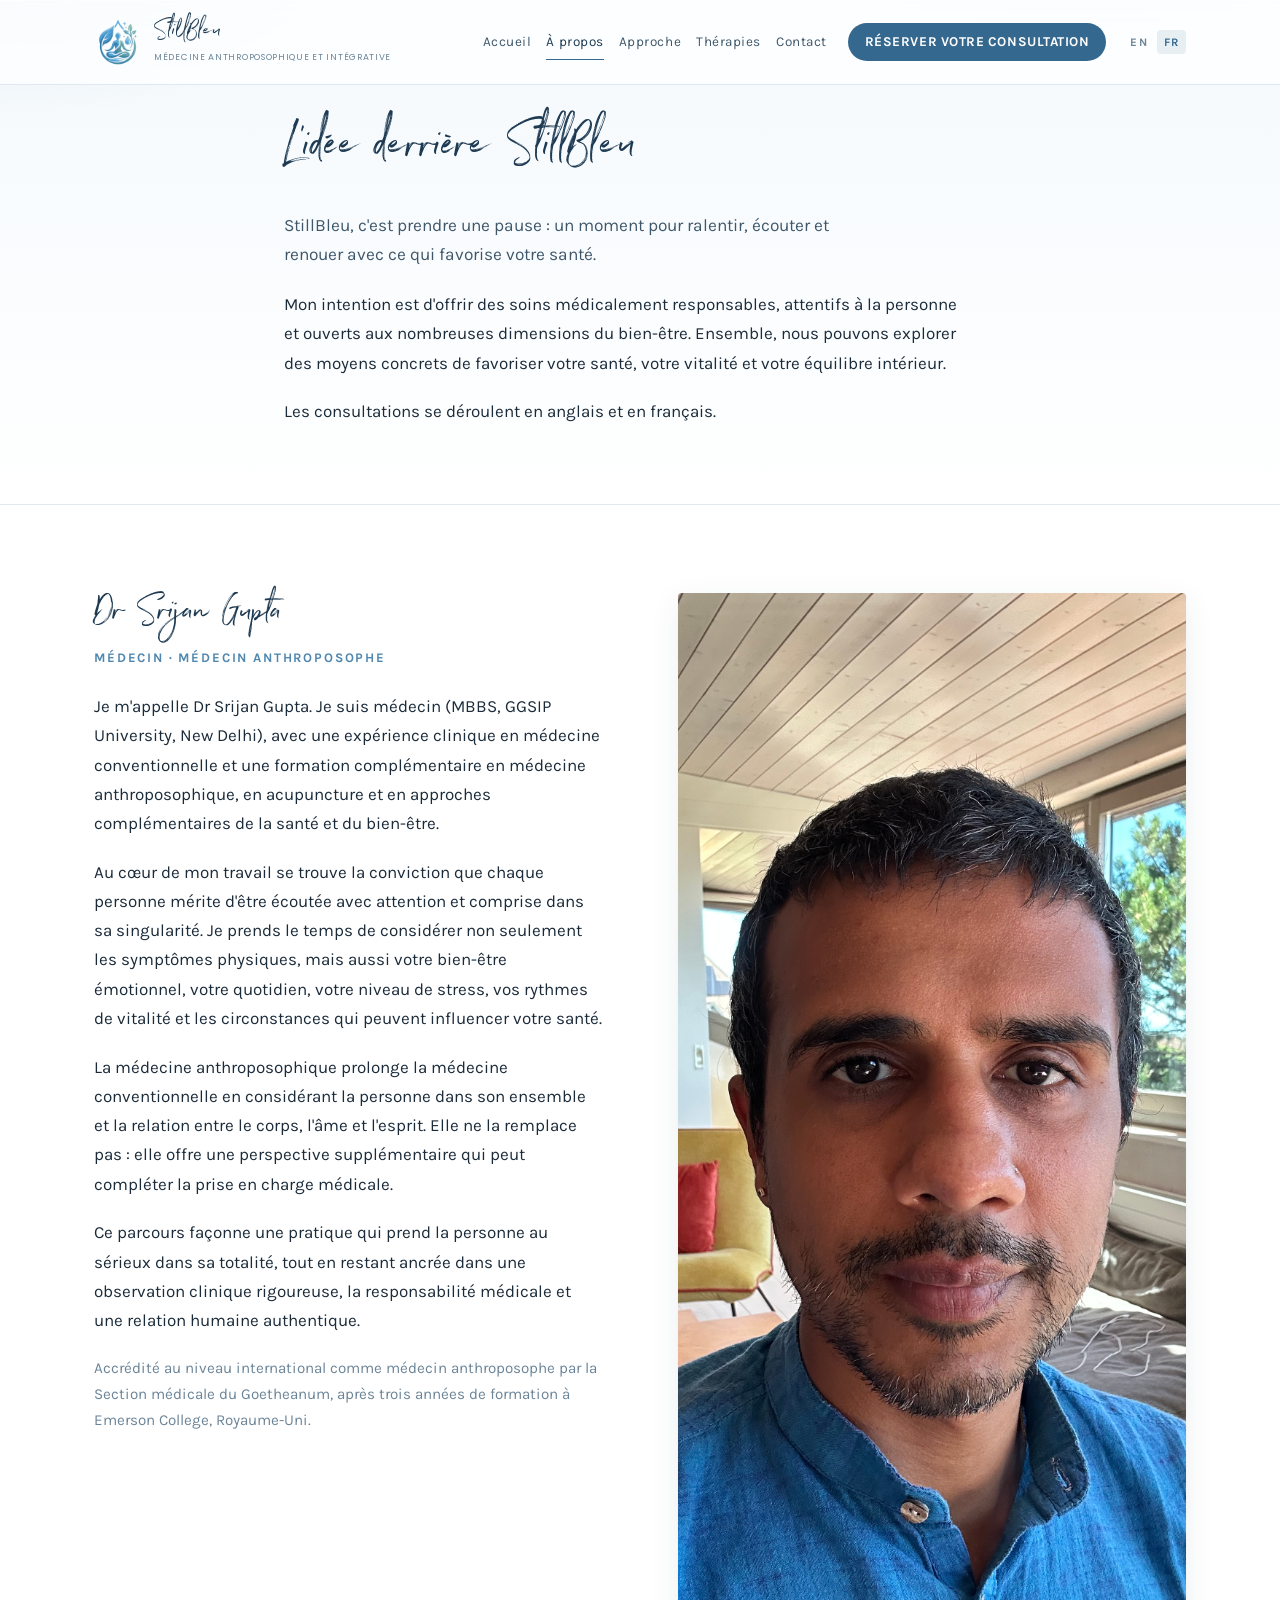
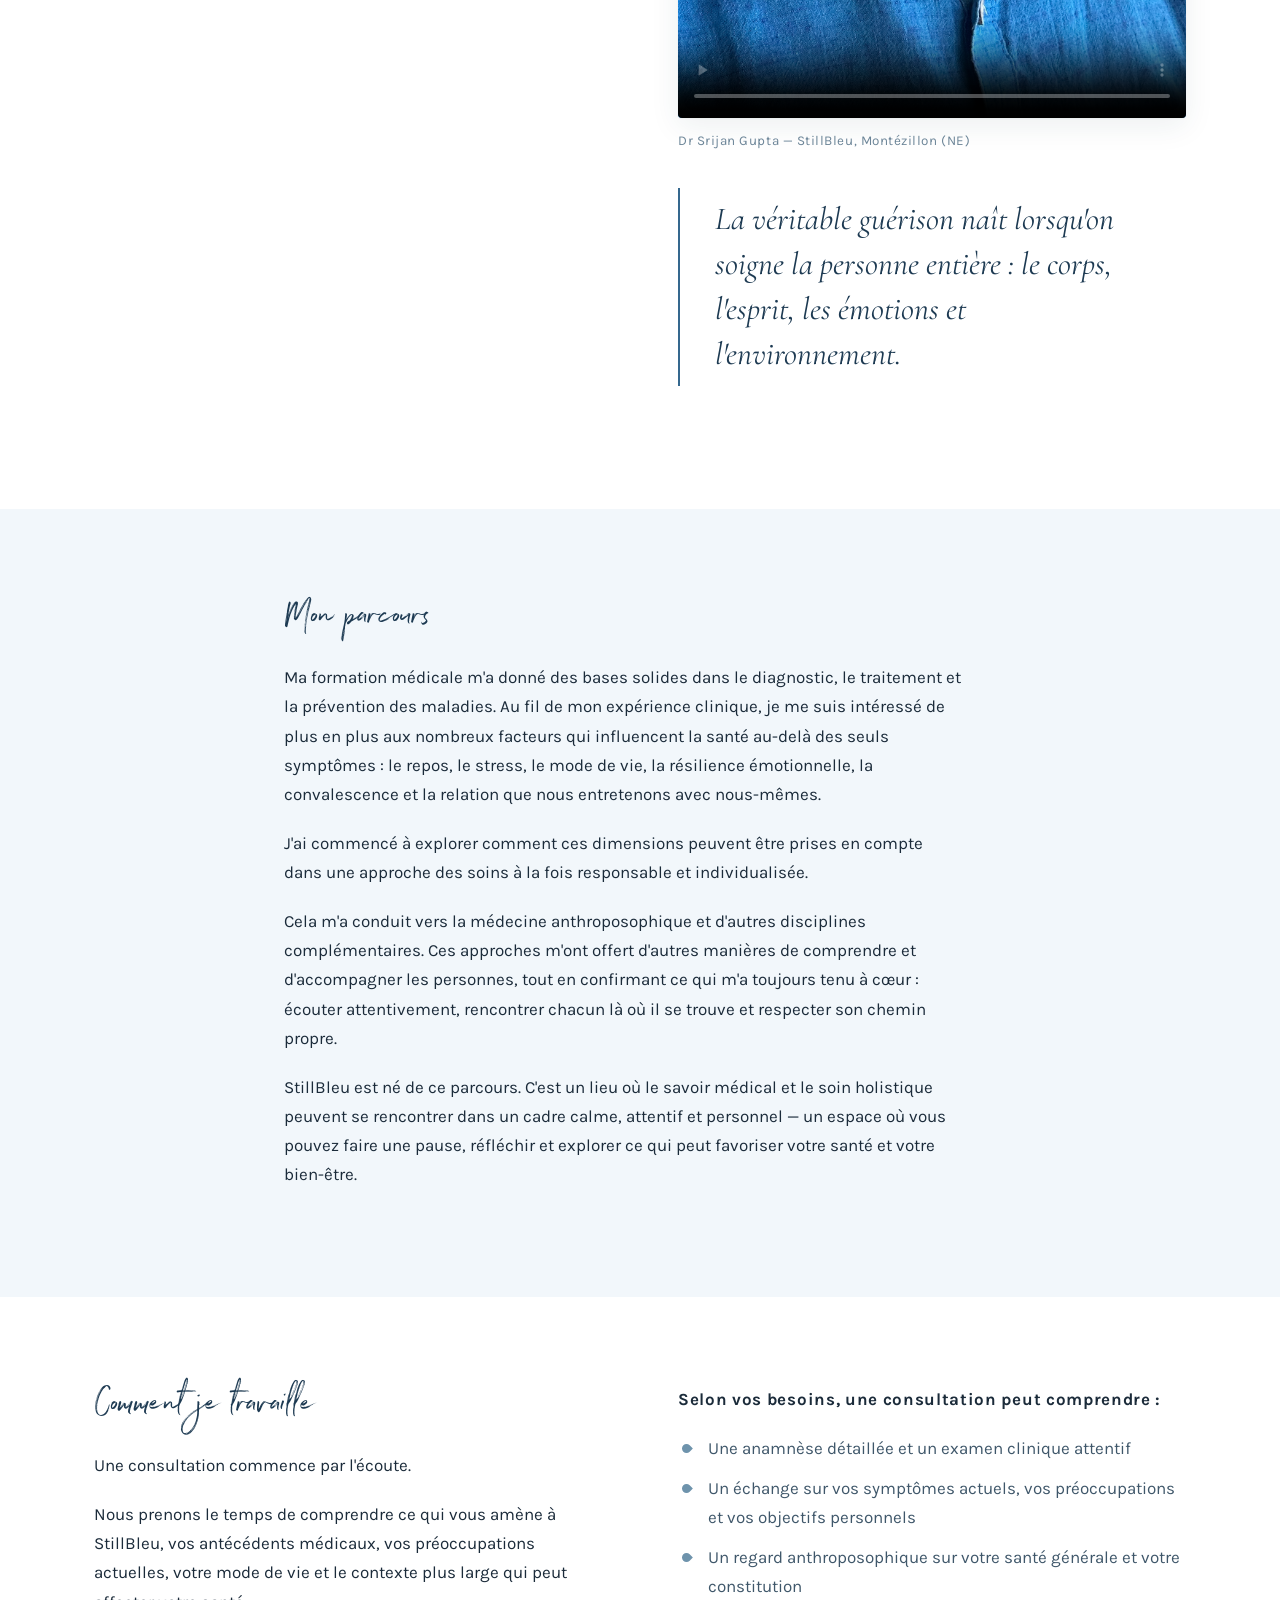
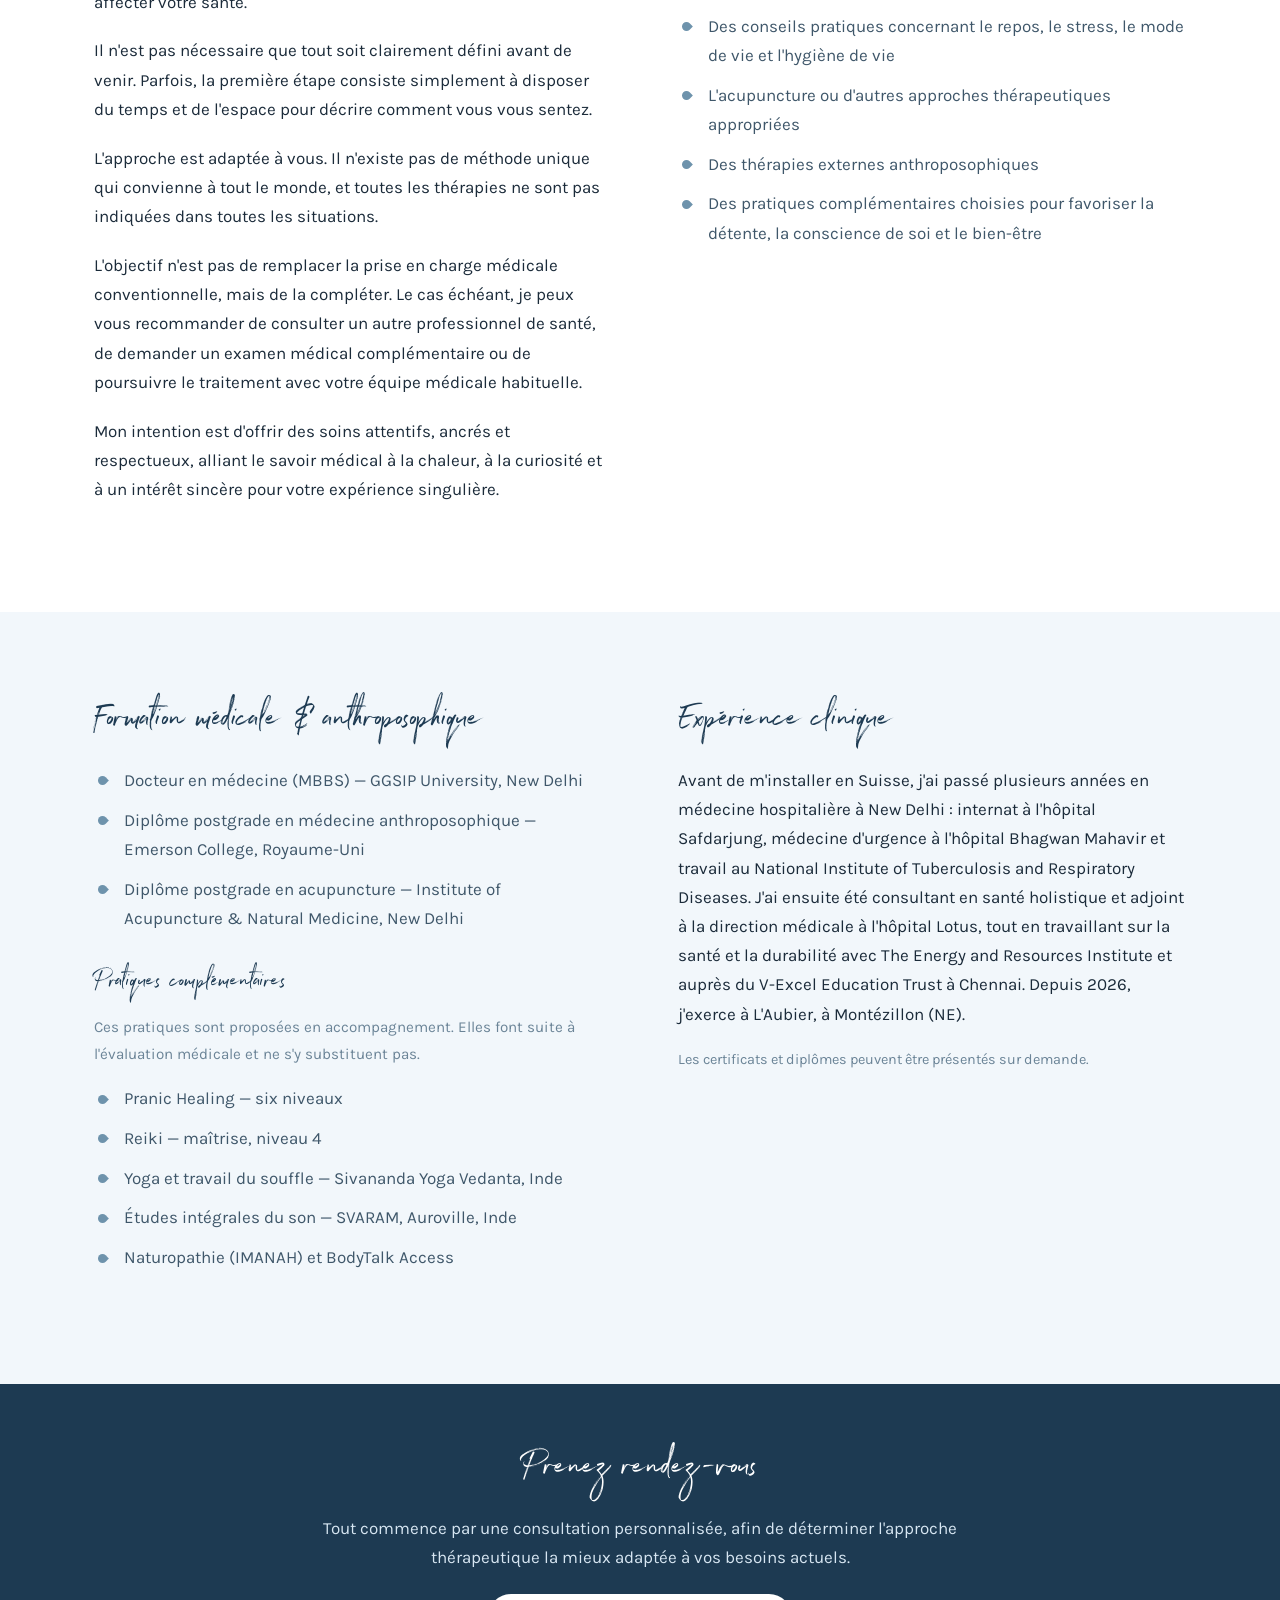
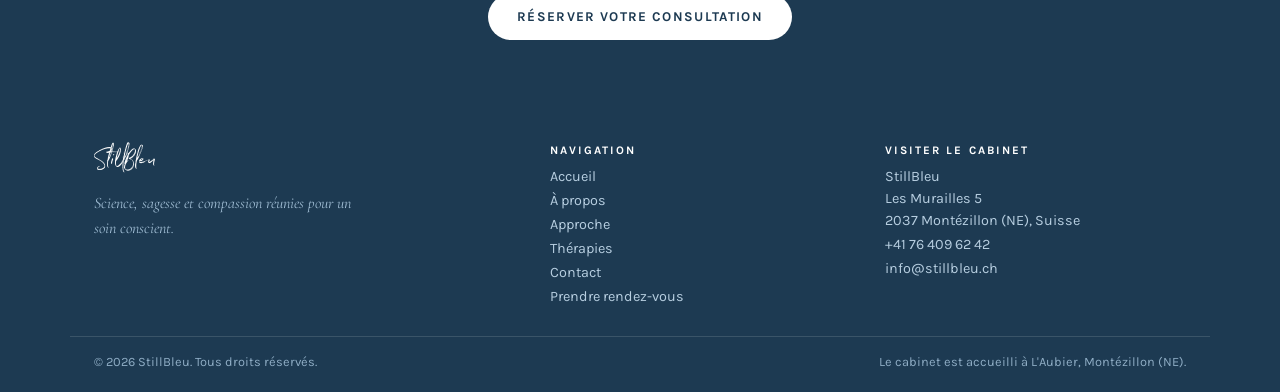
==== commit a54260f4: "video loop" ====
--- a/about.html
+++ b/about.html
@@ -67,9 +67,10 @@
     </div>
     <div>
       <figure class="portrait" id="portrait">
-        <img src="assets/img/srijan.jpg" width="900" height="1125" loading="lazy"
-             alt="Dr Srijan Gupta"
-             onerror="document.getElementById('portrait').remove()">
+        <video width="900" height="1125" autoplay muted loop playsinline controls preload="metadata"
+               poster="assets/img/srijan.JPG" aria-label="Portrait video of Dr Srijan Gupta">
+          <source src="assets/video/about-loop.mp4" type="video/mp4">
+        </video>
         <figcaption data-i18n="about.portrait.cap">Dr Srijan Gupta — StillBleu, Montézillon (NE)</figcaption>
       </figure>
       <blockquote class="quote" data-i18n="about.quote">True healing arises from treating the whole person: body, mind, emotions and environment.</blockquote>
--- a/assets/css/style.css
+++ b/assets/css/style.css
@@ -486,10 +486,12 @@
 
 /* portrait — About page */
 .portrait { margin: 0 0 1.8rem; }
-.portrait img {
-  display: block; width: 100%; height: auto; border-radius: var(--r);
+.portrait img, .portrait video {
+  display: block; width: 100%; border-radius: var(--r);
   box-shadow: var(--shadow); background: var(--bg-alt);
 }
+.portrait img { height: auto; }
+.portrait video { aspect-ratio: 4 / 5; object-fit: cover; }
 .portrait figcaption {
   margin-top: .7rem; font-size: .84rem; letter-spacing: .04em;
   color: var(--ink-mute);
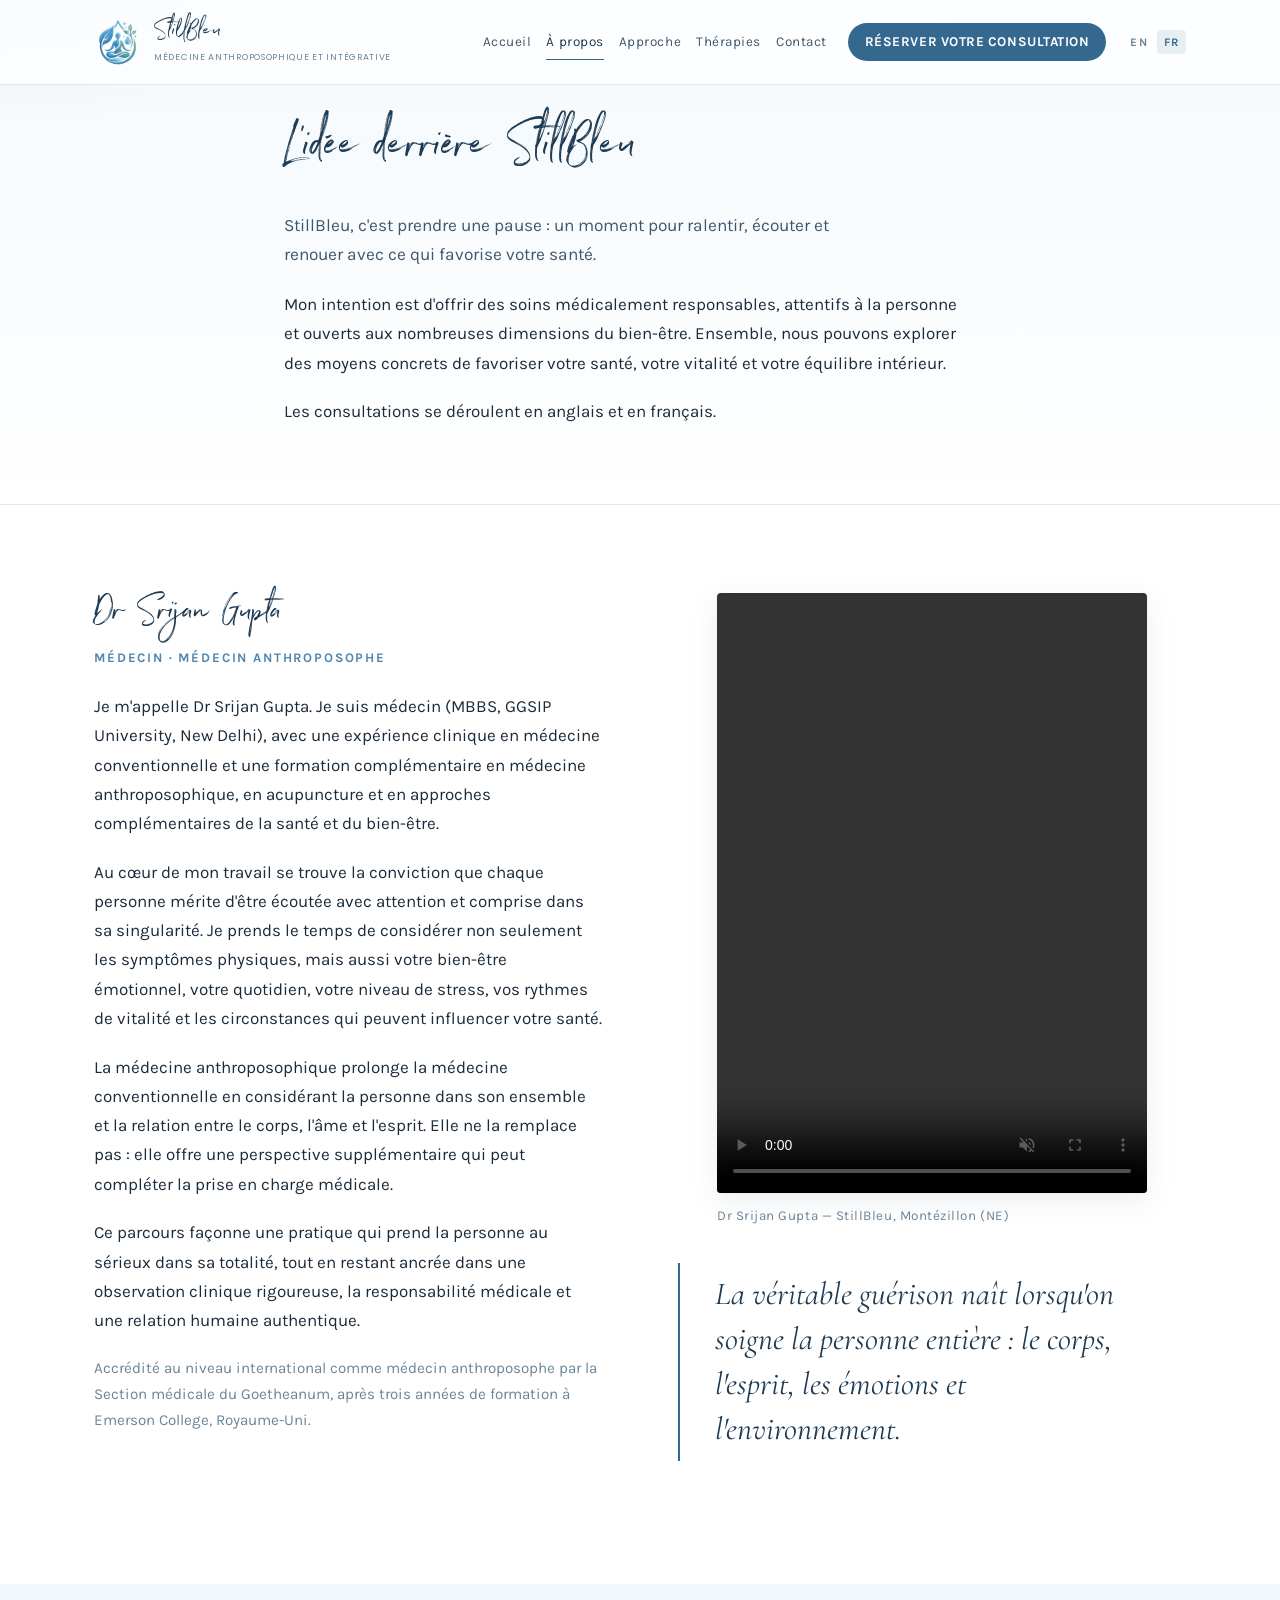
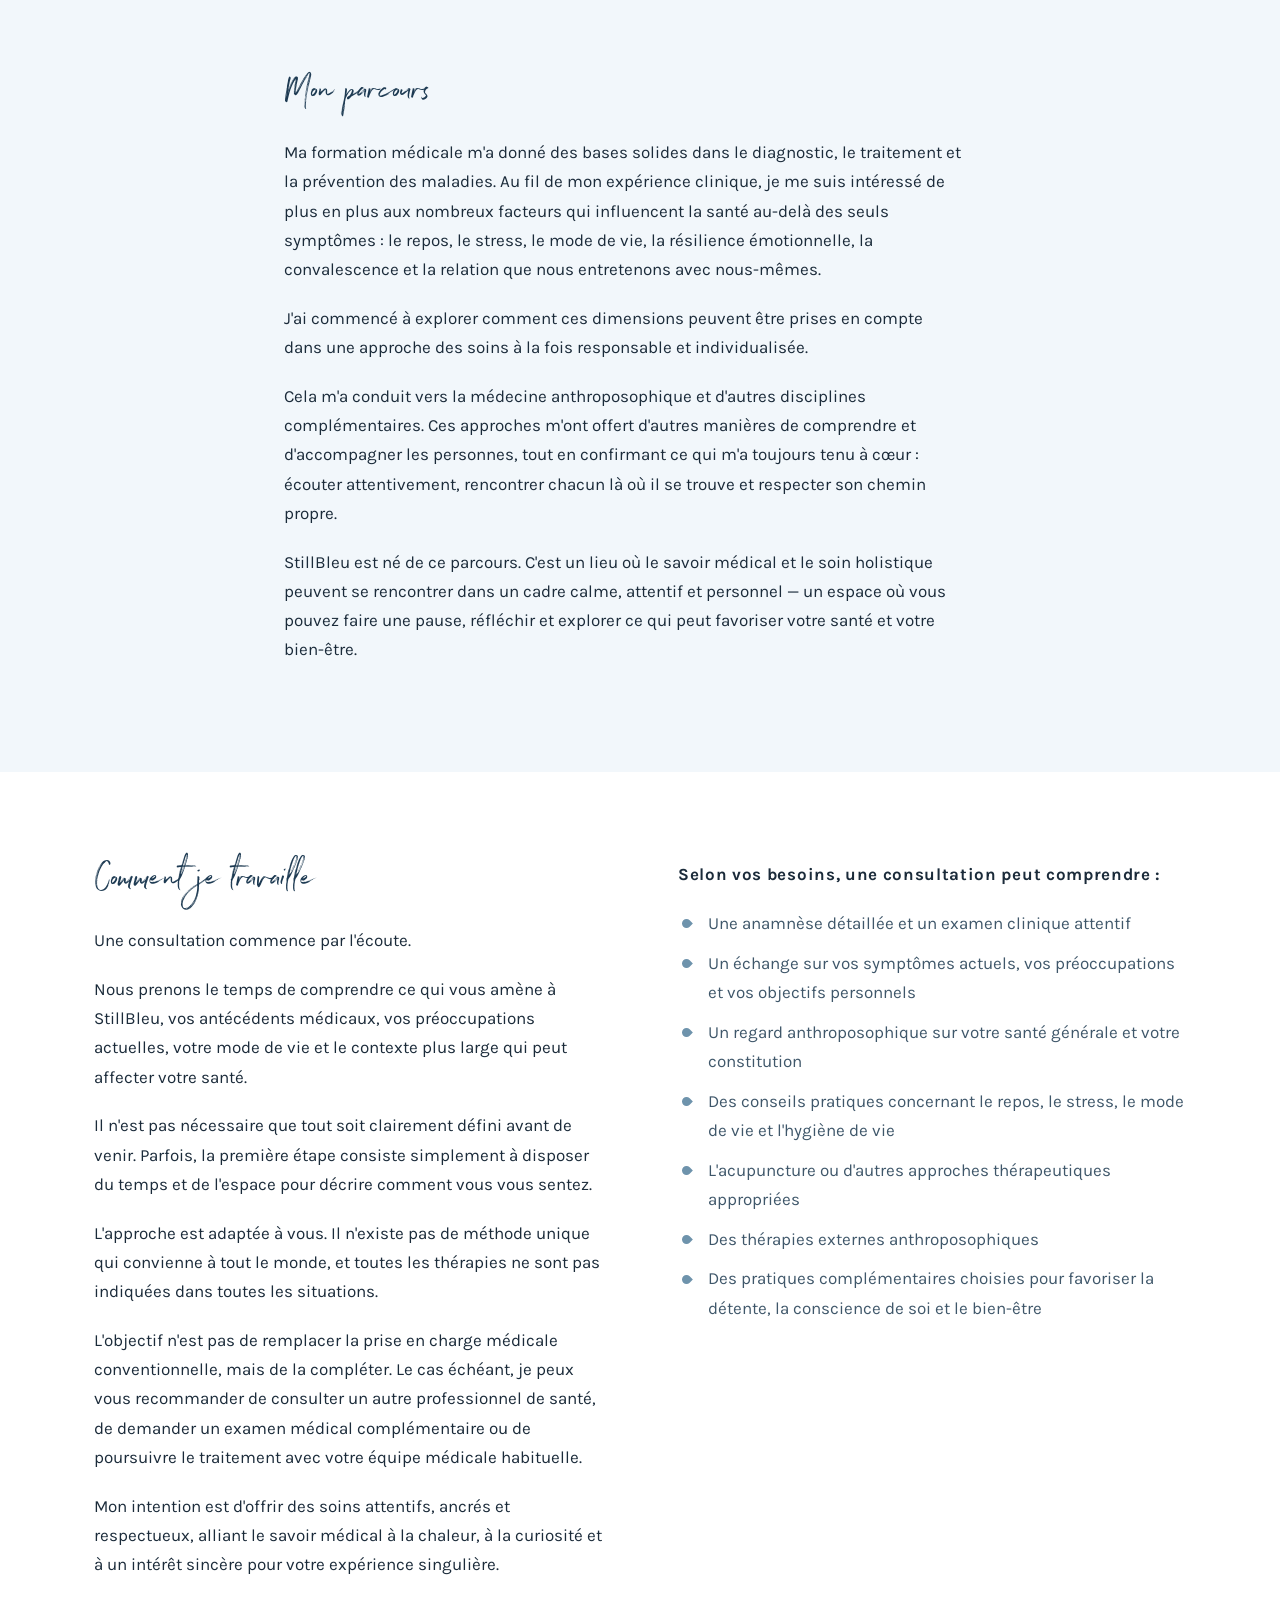
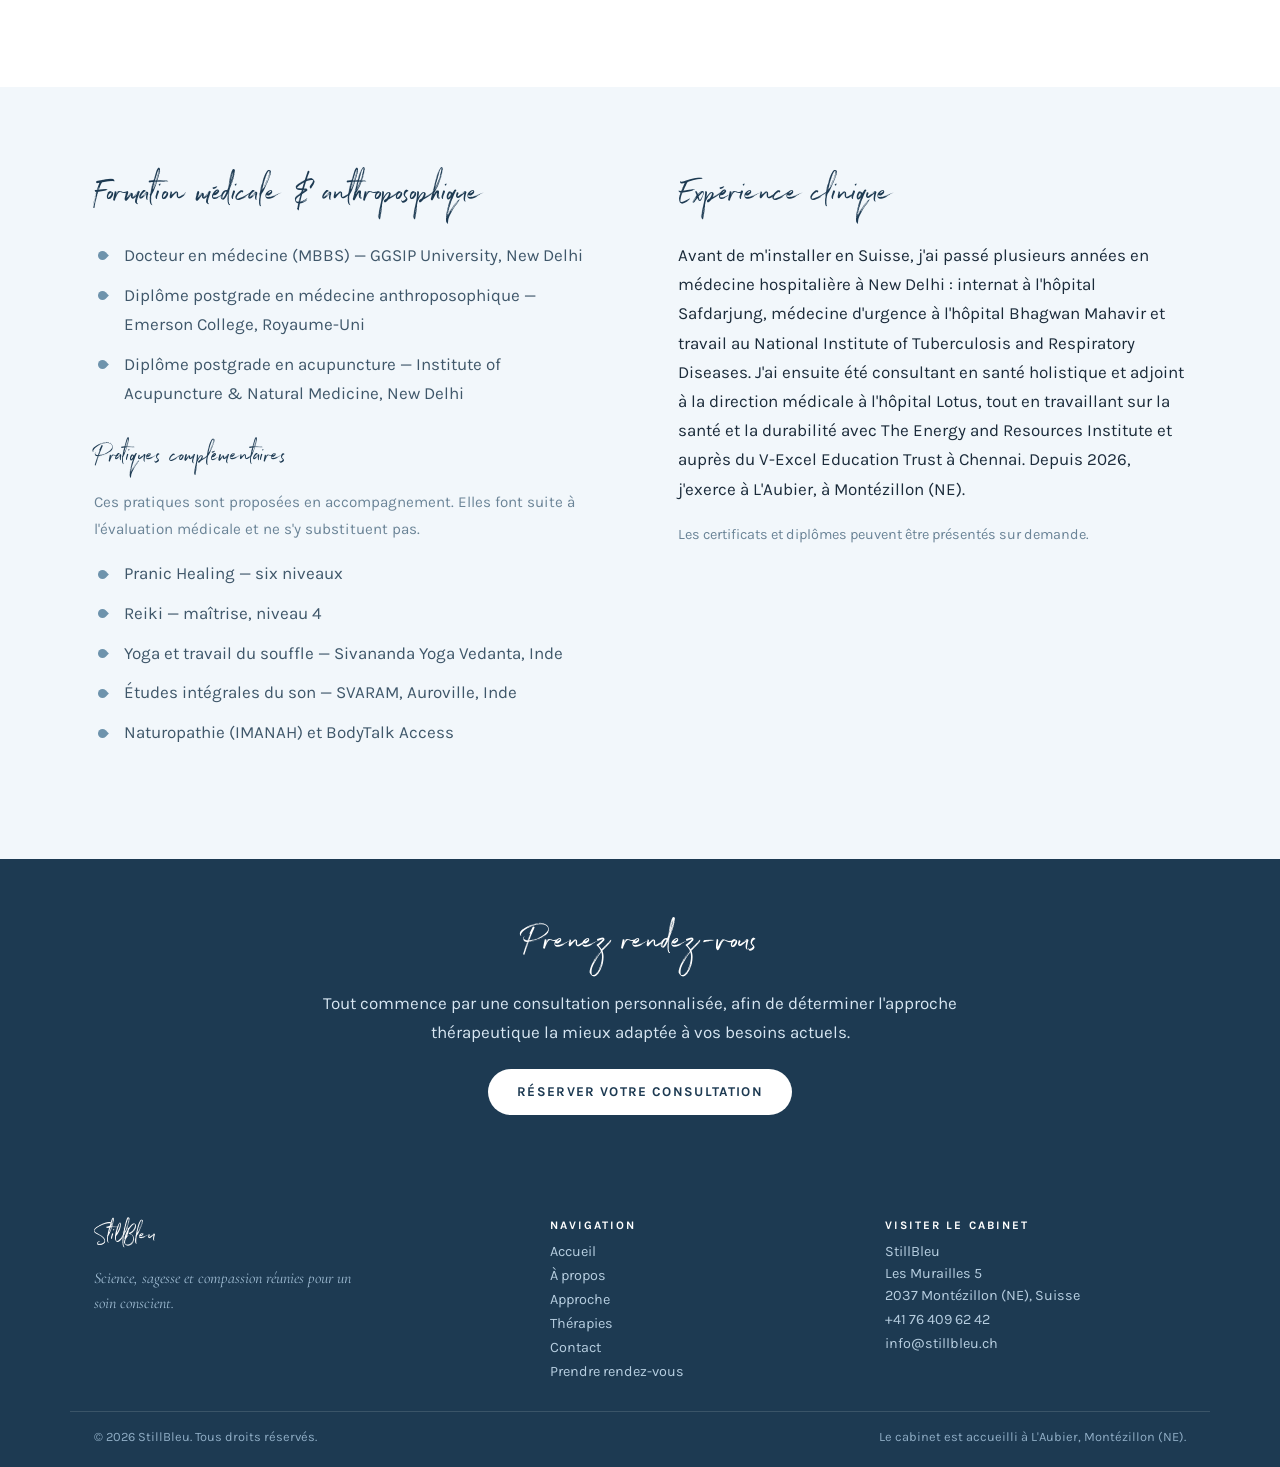
==== commit e6f9877c: "video loop" ====
--- a/about.html
+++ b/about.html
@@ -67,8 +67,8 @@
     </div>
     <div>
       <figure class="portrait" id="portrait">
-        <video width="900" height="1125" autoplay muted loop playsinline controls preload="metadata"
-               poster="assets/img/srijan.JPG" aria-label="Portrait video of Dr Srijan Gupta">
+        <video width="480" height="600" autoplay muted loop playsinline controls preload="metadata"
+               aria-label="Portrait video of Dr Srijan Gupta">
           <source src="assets/video/about-loop.mp4" type="video/mp4">
         </video>
         <figcaption data-i18n="about.portrait.cap">Dr Srijan Gupta — StillBleu, Montézillon (NE)</figcaption>
--- a/assets/css/style.css
+++ b/assets/css/style.css
@@ -485,13 +485,16 @@
 .hero-emblem { width: min(330px, 78%); height: auto; margin-inline: auto; }
 
 /* portrait — About page */
-.portrait { margin: 0 0 1.8rem; }
-.portrait img, .portrait video {
-  display: block; width: 100%; border-radius: var(--r);
+.portrait { width: 100%; max-width: 430px; margin: 0 auto 1.8rem; }
+.portrait img {
+  display: block; width: 100%; aspect-ratio: 4 / 5; object-fit: cover; border-radius: var(--r);
   box-shadow: var(--shadow); background: var(--bg-alt);
 }
-.portrait img { height: auto; }
-.portrait video { aspect-ratio: 4 / 5; object-fit: cover; }
+.portrait video {
+  display: block; width: 100%; aspect-ratio: 4 / 5; object-fit: cover; border-radius: var(--r);
+  object-position: top center;
+  box-shadow: var(--shadow); background: var(--bg-alt);
+}
 .portrait figcaption {
   margin-top: .7rem; font-size: .84rem; letter-spacing: .04em;
   color: var(--ink-mute);
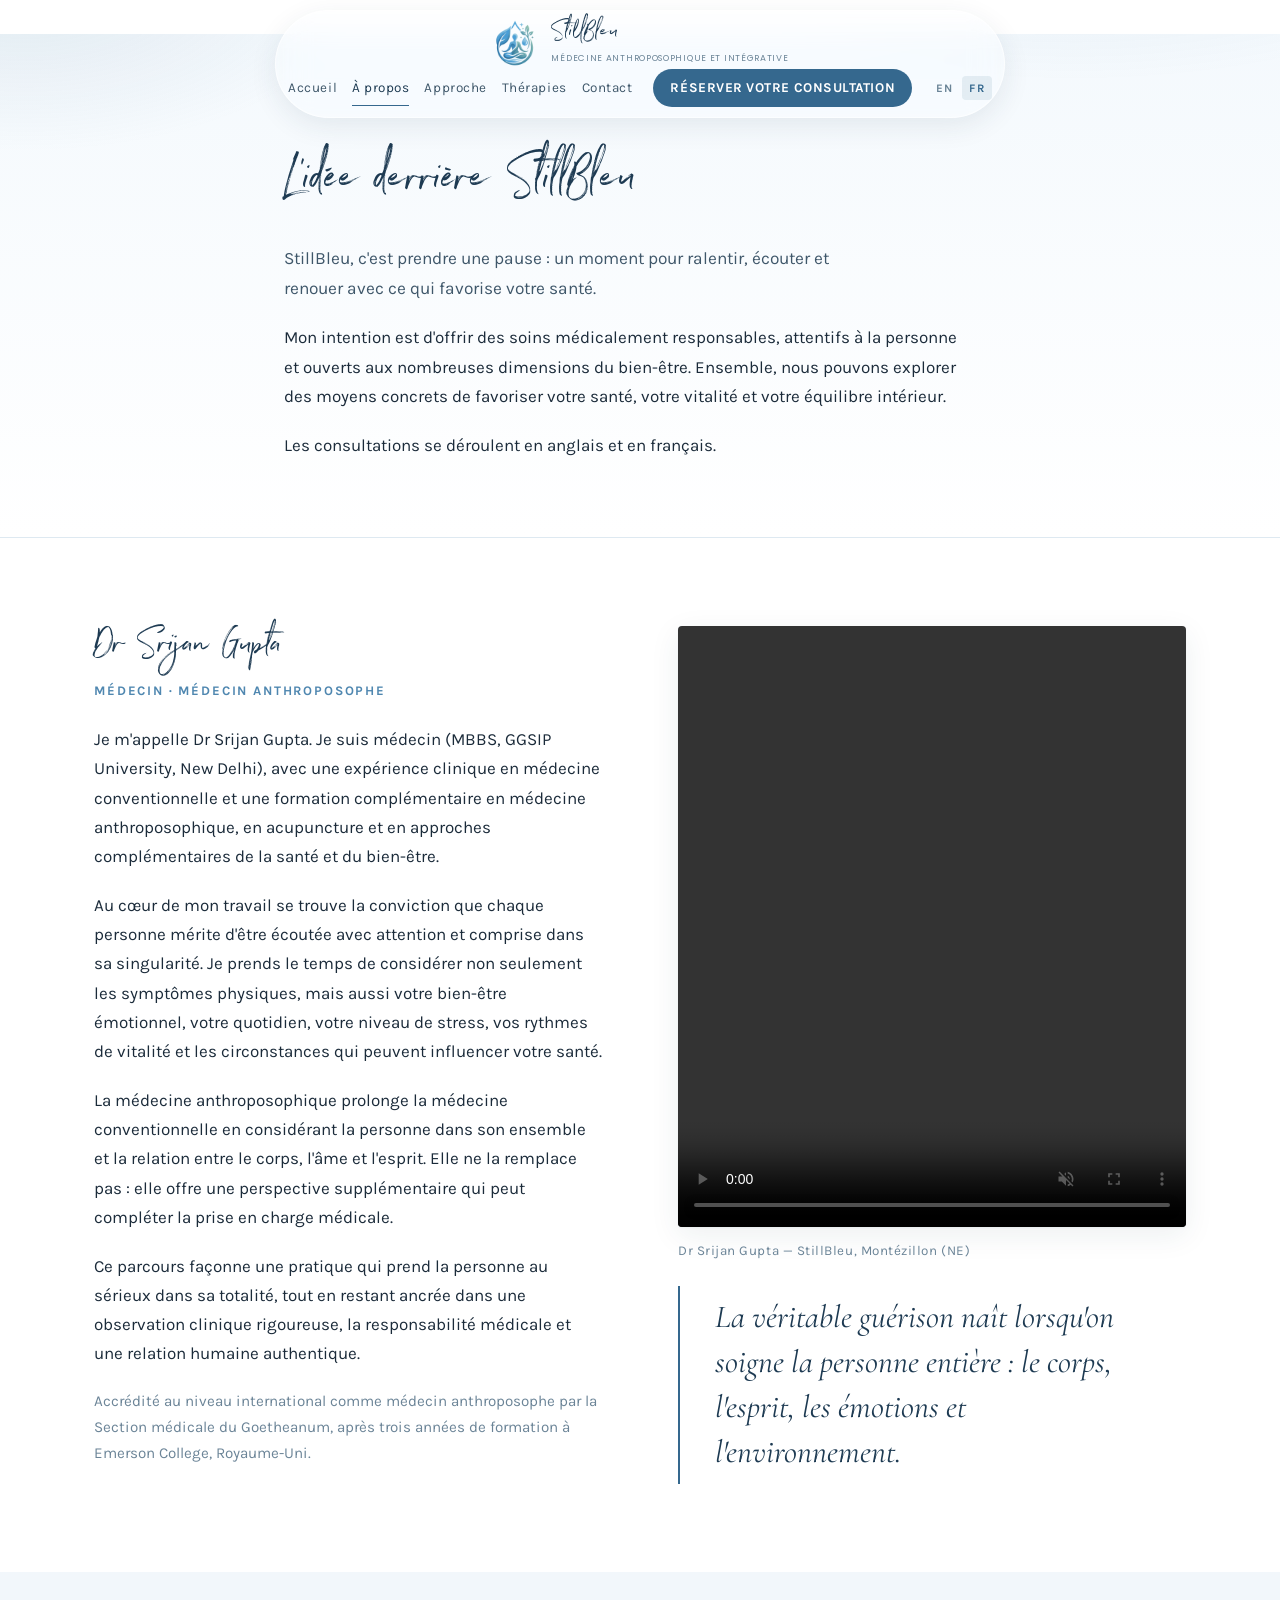
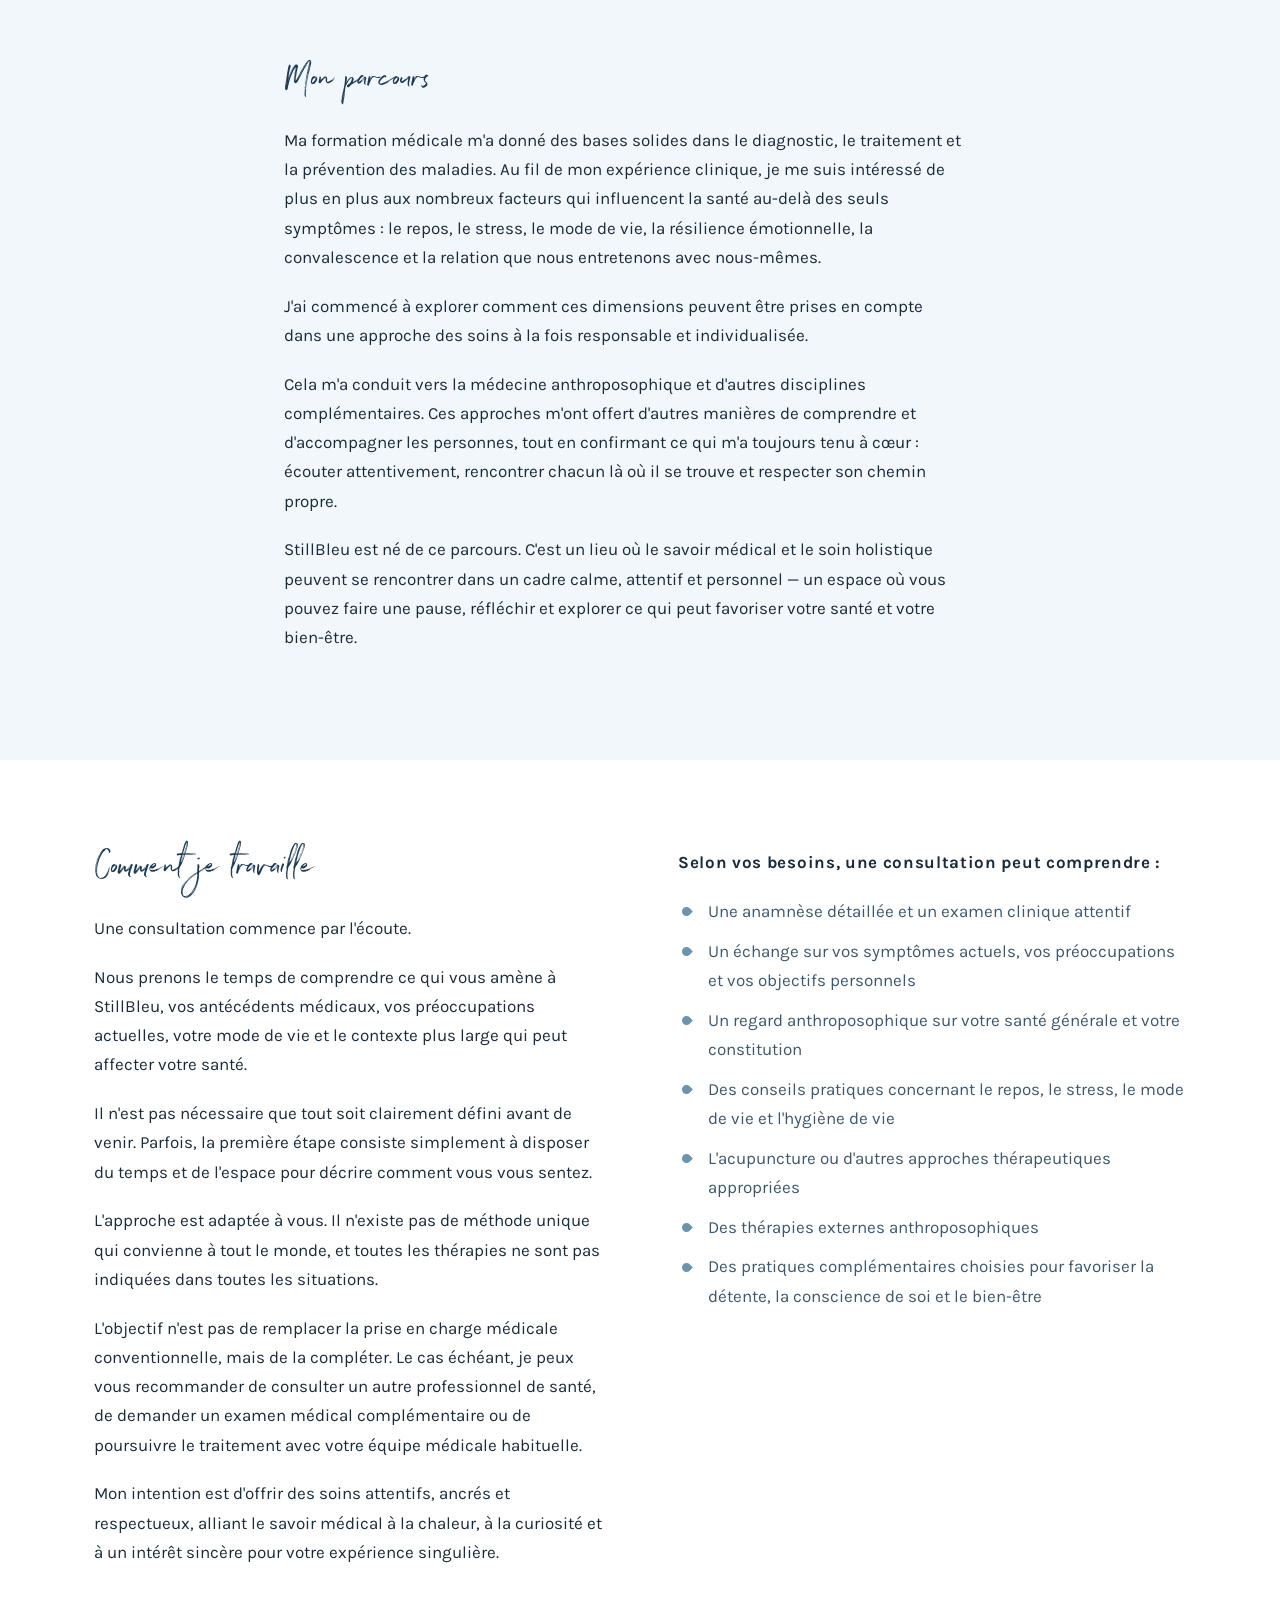
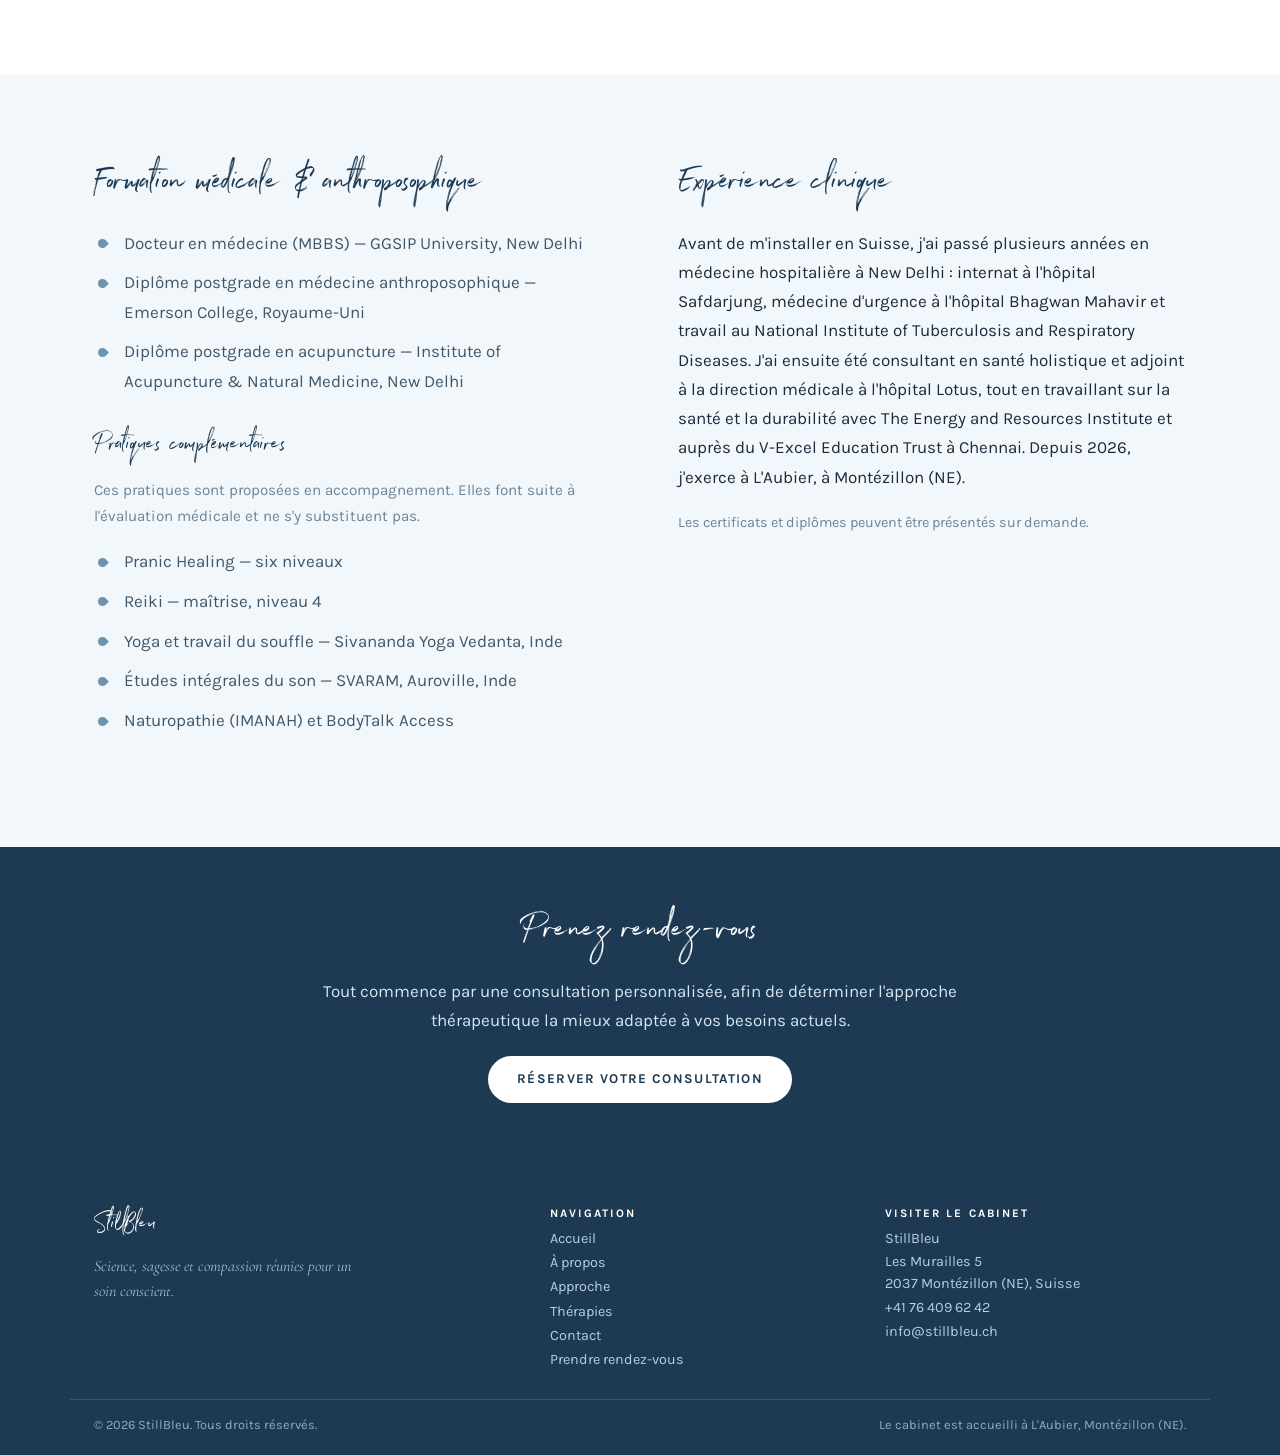
==== commit 1244bfc3: "bar" ====
--- a/about.html
+++ b/about.html
@@ -55,7 +55,7 @@
 </section>
 
 <section>
-  <div class="wrap split">
+  <div class="wrap split about-profile">
     <div>
       <h2 style="margin-bottom:.2em" data-i18n="about.head">Dr Srijan Gupta</h2>
       <p class="about-role" data-i18n="about.role">Medical Doctor &amp; Anthroposophic Physician</p>
--- a/assets/css/style.css
+++ b/assets/css/style.css
@@ -495,6 +495,42 @@
   object-position: top center;
   box-shadow: var(--shadow); background: var(--bg-alt);
 }
+.about-profile { align-items: stretch; }
+.about-profile > div:last-child {
+  display: grid;
+  grid-template-rows: minmax(0, 1fr) auto;
+  gap: 1.5rem;
+  min-height: 0;
+}
+.about-profile .portrait {
+  display: flex;
+  flex-direction: column;
+  max-width: none;
+  min-height: 0;
+  margin: 0;
+}
+.about-profile .portrait video {
+  flex: 1 1 0;
+  height: 0;
+  min-height: 0;
+  aspect-ratio: auto;
+}
+.about-profile .quote { margin: 0; }
+
+@media (max-width: 860px) {
+  .about-profile { align-items: start; }
+  .about-profile > div:last-child { display: block; }
+  .about-profile .portrait {
+    max-width: 430px;
+    margin: 0 auto 1.8rem;
+  }
+  .about-profile .portrait video {
+    flex: none;
+    height: auto;
+    aspect-ratio: 4 / 5;
+  }
+  .about-profile .quote { margin: 2.2rem 0; }
+}
 .portrait figcaption {
   margin-top: .7rem; font-size: .84rem; letter-spacing: .04em;
   color: var(--ink-mute);
@@ -519,7 +555,37 @@
 /* ---------- floating header + StillBleu typography ------------------- */
 .site-header {
   margin-bottom: -84px;
-  background: rgba(255,255,255,.78);
+  background: transparent;
+  backdrop-filter: none;
+  border-bottom: 0;
+}
+
+.header-inner {
+  width: 57vw;
+  max-width: 1140px;
+  margin-top: 10px;
+  display: grid;
+  grid-template-columns: minmax(0, 1fr);
+  justify-items: center;
+  gap: 2px;
+  padding: 8px 24px 10px;
+  border: 1px solid rgba(255,255,255,.58);
+  border-radius: 999px;
+  background: rgba(255,255,255,.32);
+  backdrop-filter: saturate(150%) blur(16px);
+  box-shadow: 0 8px 28px rgba(29,58,82,.09);
+}
+
+.brand {
+  justify-self: center;
+  min-width: 0;
+  margin-right: 0;
+}
+
+.nav {
+  grid-row: 2;
+  justify-content: center;
+  width: 100%;
 }
 
 h1, h2 {
@@ -532,6 +598,37 @@
 
 @media (max-width: 640px) {
   .site-header { margin-bottom: -78px; }
+}
+
+@media (max-width: 1180px) {
+  .header-inner {
+    position: relative;
+    display: flex;
+    width: 100%;
+    justify-content: center;
+    min-height: 78px;
+    padding: 0 50px;
+  }
+
+  .brand {
+    position: absolute;
+    left: 50%;
+    transform: translateX(-50%);
+    margin: 0;
+  }
+
+  .nav-toggle {
+    position: absolute;
+    top: 50%;
+    right: 12px;
+    transform: translateY(-50%);
+    order: 0;
+    border-color: rgba(255,255,255,.7);
+    background: rgba(255,255,255,.32);
+    backdrop-filter: saturate(150%) blur(12px);
+  }
+
+  .nav { top: 98px; max-height: calc(100vh - 98px); }
 }
 
 /* `.nav a` outranks `.btn-primary` — restate the CTA's colour */
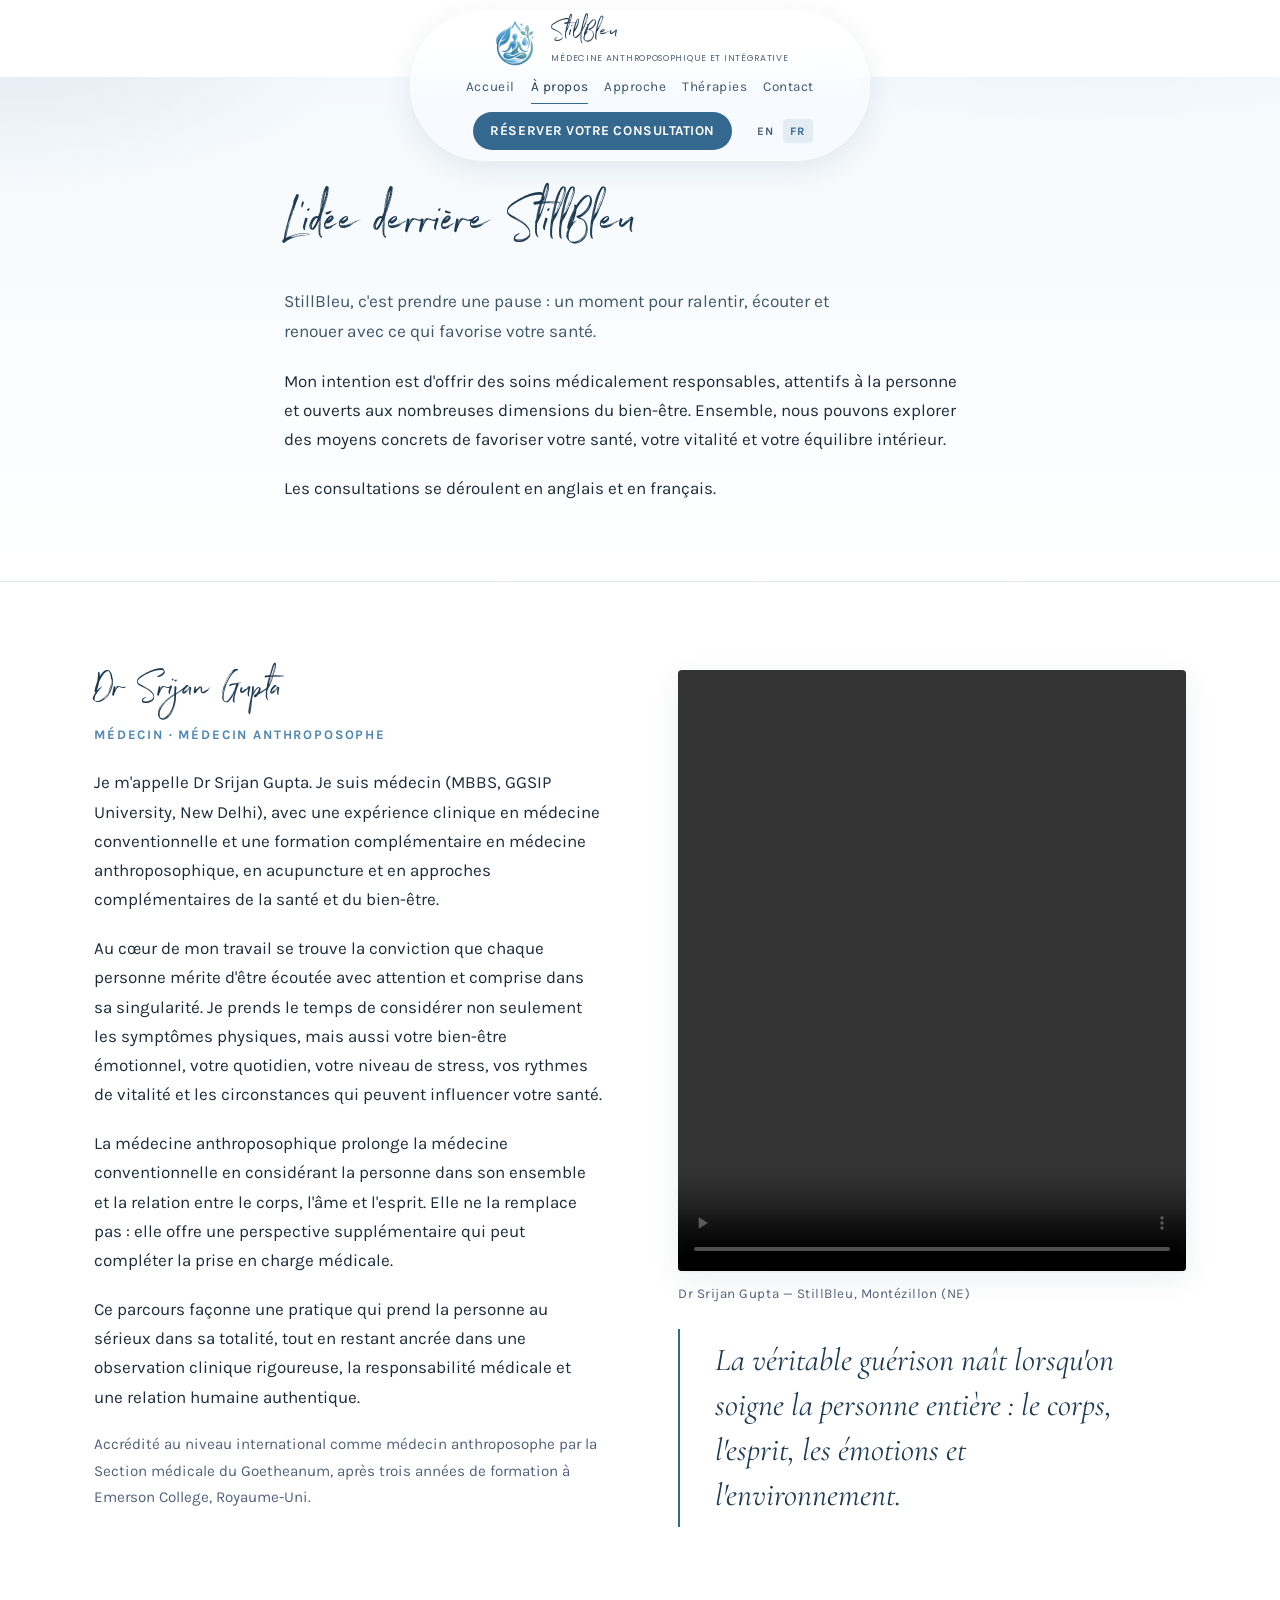
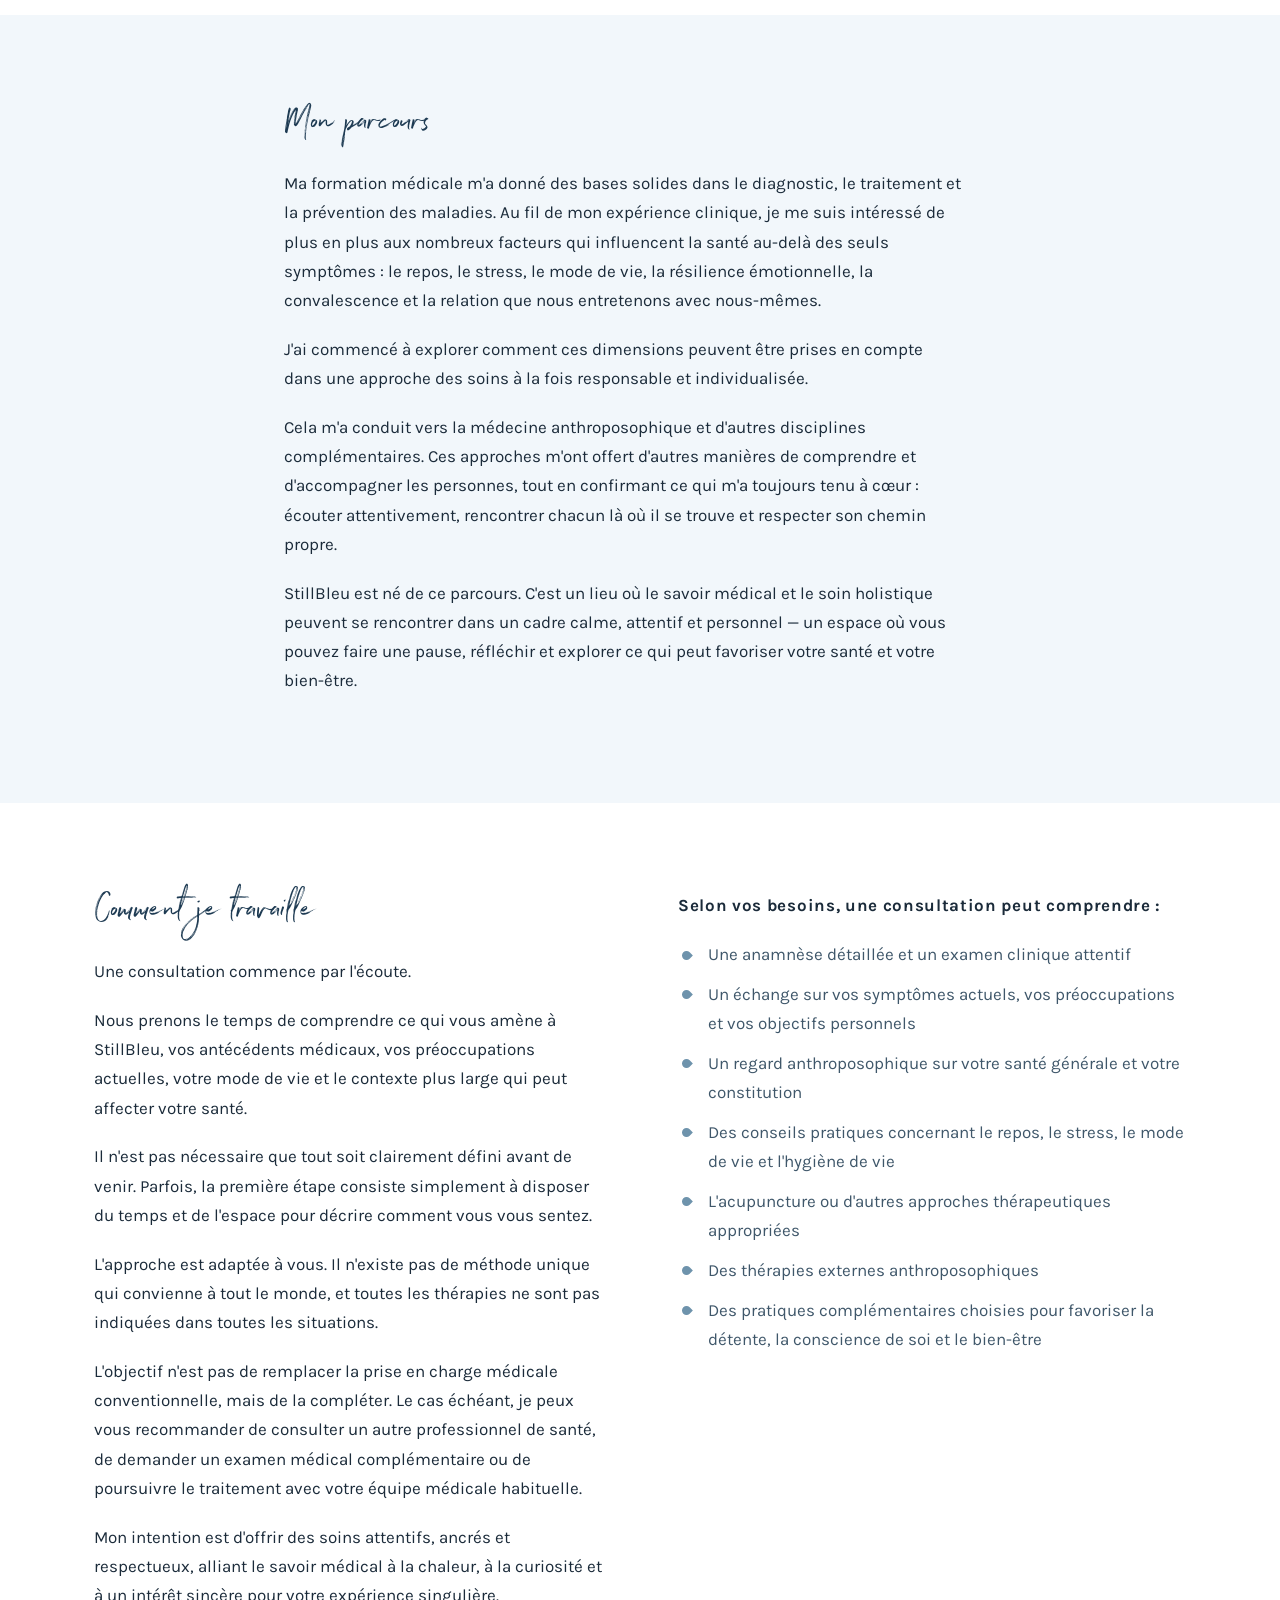
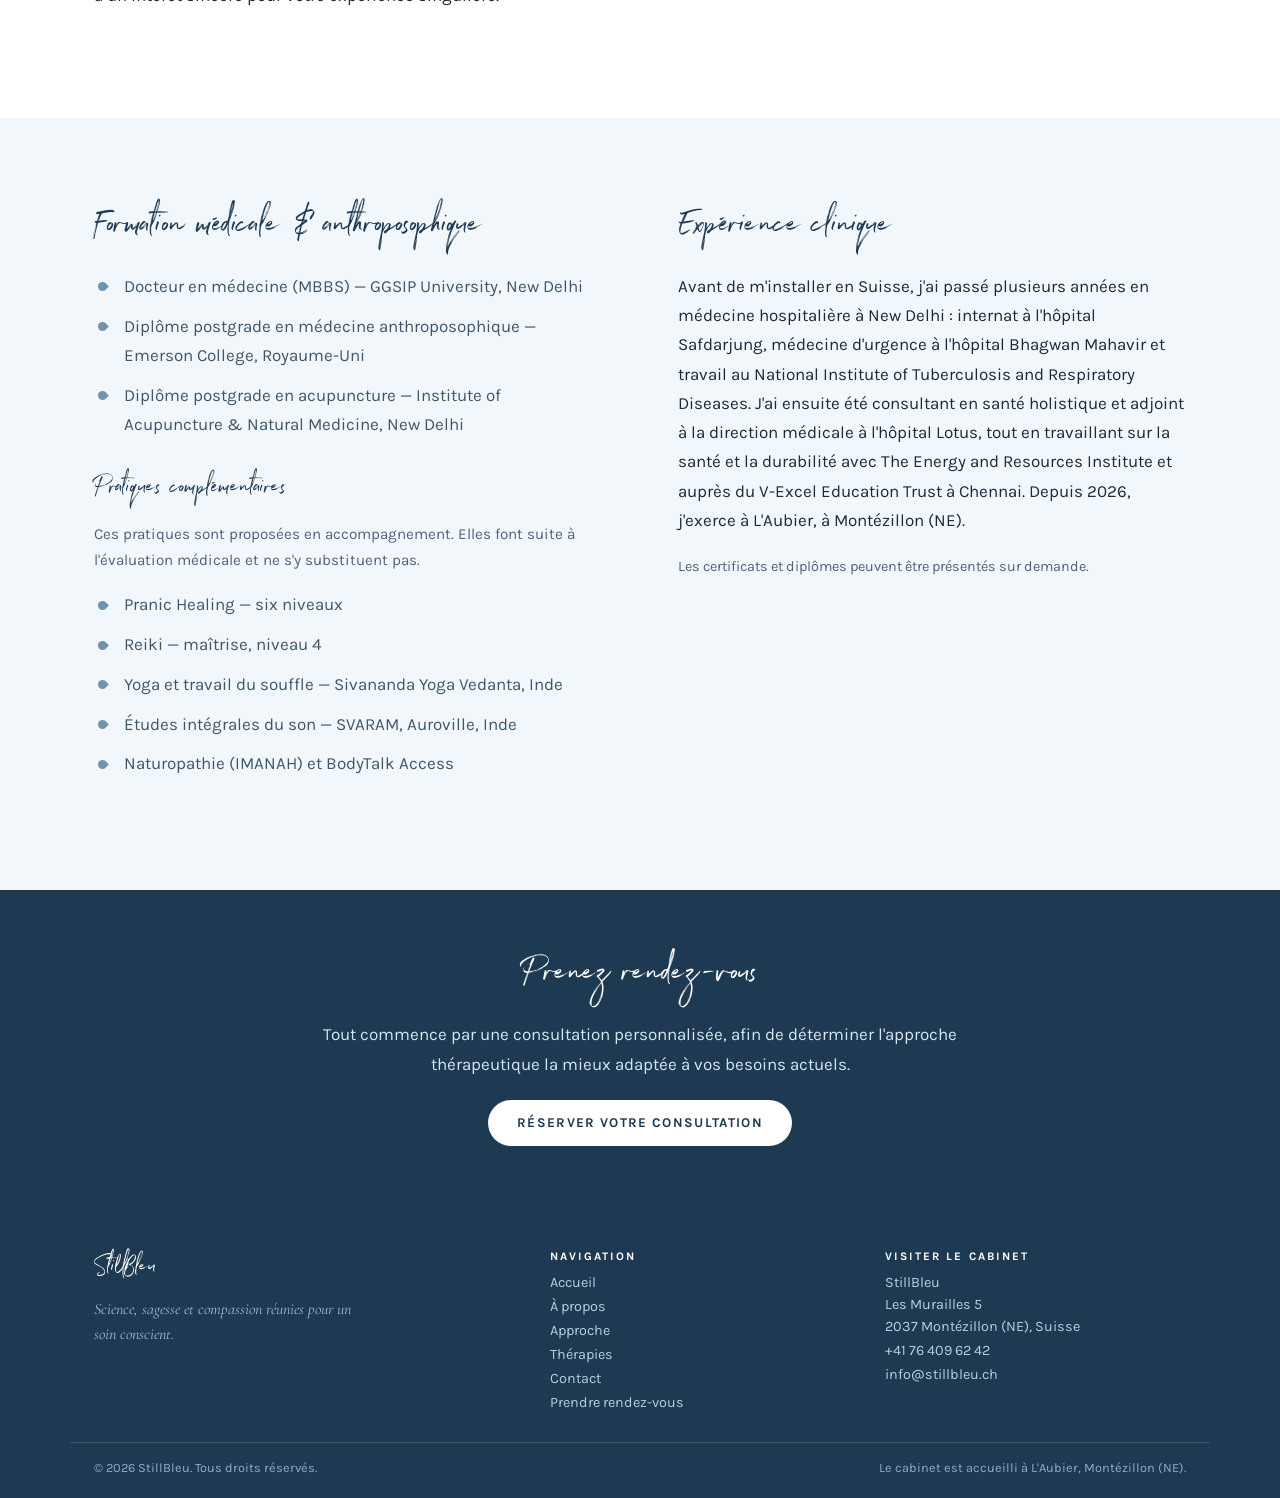
==== commit d64f6b34: "as" ====
--- a/about.html
+++ b/about.html
@@ -41,6 +41,7 @@
       <a href="index.html" data-i18n="nav.home">Home</a><a href="about.html" aria-current="page" data-i18n="nav.about">About</a><a href="approach.html" data-i18n="nav.approach">Approach</a><a href="therapies.html" data-i18n="nav.therapies">Therapies</a><a href="contact.html" data-i18n="nav.contact">Contact</a>
       <a class="btn btn-primary btn-sm header-cta" href="booking.html" data-i18n="cta.book">Book your consultation</a>
       <div class="langs"><button class="lang-btn" type="button" data-lang="en" aria-pressed="true">EN</button><button class="lang-btn" type="button" data-lang="fr" aria-pressed="false">FR</button></div>
+      <a class="nav-aubier" href="https://www.aubier.ch/fr/" target="_blank" rel="noopener noreferrer">L'Aubier</a>
     </nav>
   </div>
 </header>
--- a/assets/css/style.css
+++ b/assets/css/style.css
@@ -10,7 +10,7 @@
   --surface:   #FFFFFF;
   --ink:       #1B2B3A;
   --ink-soft:  #3F576A;
-  --ink-mute:  #6B8497;
+  --ink-mute:  #51617B;
   --green:     #35688E;
   --green-dk:  #1D3A52;
   --sage:      #6E93AC;
@@ -140,6 +140,7 @@
 }
 .nav a:hover::after, .nav a[aria-current="page"]::after { transform: scaleX(1); }
 .nav a[aria-current="page"] { color: var(--green-dk); }
+.nav-aubier { display: none; }
 
 .langs { display: flex; align-items: center; gap: 2px; margin-left: 4px; }
 .lang-btn {
@@ -174,38 +175,103 @@
 .header-cta { margin-left: 4px; padding: 10px 17px; font-size: .7rem; letter-spacing: .07em; }
 
 /* ---------- hero ------------------------------------------------------ */
+.hero-stage {
+  position: relative;
+  isolation: isolate;
+  overflow: clip;
+  padding-bottom: 72px;
+  background: #1D3A52;
+}
+.hero-stage::after {
+  content: "";
+  position: absolute;
+  inset: auto 0 0;
+  z-index: 1;
+  height: clamp(280px, 38vh, 420px);
+  background: linear-gradient(180deg, rgba(15,29,40,0), rgba(15,29,40,.85));
+  pointer-events: none;
+}
+
 .hero {
-  position: relative; overflow: hidden;
-  padding: clamp(70px, 11vw, 140px) 0 clamp(56px, 8vw, 104px);
-  background:
-    radial-gradient(1080px 540px at 80% -14%, rgba(53,104,142,.13), transparent 64%),
-    radial-gradient(820px 480px at 4% 6%,    rgba(110,147,172,.16), transparent 62%),
-    linear-gradient(180deg, #F4F9FD 0%, var(--bg) 100%);
+  position: relative; z-index: 2; isolation: isolate; overflow: hidden;
+  display: grid; align-items: center;
+  min-height: clamp(600px, 82vh, 840px);
+  padding: 140px 0 80px;
+  background: transparent;
+}
+.hero-photo {
+  position: absolute; inset: 0; z-index: 0;
+  width: 100%; height: 100%; object-fit: cover; object-position: center center;
+  transform: translate3d(0, var(--parallax-y, 0px), 0) scale(1.06);
+  will-change: transform;
 }
 .hero::after {
-  content: ""; position: absolute; inset: auto 0 0 0; height: 1px; background: var(--line);
-}
-.hero-grid { display: grid; grid-template-columns: 1.15fr .85fr; gap: clamp(28px, 5vw, 64px); align-items: center; }
+  content: ""; position: absolute; inset: auto 0 0 0; z-index: 3; height: 1px; background: rgba(255,255,255,.24);
+}
+.hero-grid { position: relative; z-index: 2; display: grid; grid-template-columns: minmax(0, 1fr); align-items: center; text-align: center; }
+.hero-grid > div { max-width: 860px; margin-inline: auto; }
 .hero h1 {
   font-family: var(--wordmark); font-weight: 400;
   font-size: clamp(4rem, 9vw, 7rem); letter-spacing: 0;
-  line-height: .95; margin-bottom: .3em;
+  line-height: .95; margin-bottom: .3em; color: #FFFFFF;
+  text-shadow: 0 0 18px rgba(29,58,82,.26);
 }
 .hero-sub {
-  font-family: var(--serif); font-size: clamp(1.3rem, 2.5vw, 1.85rem);
-  color: var(--terra); font-style: italic; margin: 0 0 .5em; max-width: 32ch; line-height: 1.25;
+  font-family: var(--serif); font-size: clamp(1.78rem, 3.32vw, 2.4rem);
+  color: #FFFFFF; font-style: italic; font-weight: 600;
+  margin: 0 auto .5em; max-width: 32ch; line-height: 1.25;
+}
+.hero-caption {
+  width: fit-content;
+  max-width: 100%;
+  margin: 0 auto 1.5rem;
 }
 .hero-tag {
-  font-size: .74rem; letter-spacing: .2em; text-transform: uppercase;
-  color: var(--ink-mute); font-weight: 700; margin-bottom: 1.5em;
-}
-.hero p.lead { font-size: 1.06rem; color: var(--ink-soft); max-width: 46ch; }
+  font-size: 1.11rem; letter-spacing: .12em; text-transform: uppercase;
+  color: #FFFFFF; font-weight: 700; text-align: center;
+  max-width: 48ch; margin: 0 auto;
+}
+.hero-sub, .hero-tag {
+  text-shadow: 0 1px 4px rgba(10,28,42,.0816), 0 -1px 0 rgba(255,255,255,.12);
+}
+.hero p.lead { font-size: 1.06rem; color: rgba(255,255,255,.94); max-width: 46ch; }
 .hero-actions { display: flex; flex-wrap: wrap; gap: 14px; margin-top: 2rem; justify-content: center; }
+.hero .btn {
+  color: #FFFFFF;
+  border-color: rgba(255,255,255,.72);
+  background: rgba(255,255,255,.14);
+  backdrop-filter: blur(8px);
+}
+.hero .btn:hover { color: #FFFFFF; background: rgba(255,255,255,.26); }
+.hero .btn-primary {
+  color: var(--green-dk);
+  border-color: rgba(255,255,255,.96);
+  background: rgba(255,255,255,.96);
+  font-weight: 700;
+}
+.hero .btn-primary:hover {
+  color: var(--green-dk);
+  background: #FFFFFF;
+}
 .hero-art { color: var(--sage); opacity: .95; }
 
+.therapy-cta { display: flex; justify-content: center; margin-top: 34px; }
+
+.hero-intro { position: relative; z-index: 2; padding: 34px 0 40px; color: #FFFFFF; }
+.hero-intro p {
+  max-width: 72ch; margin: 0 auto; color: rgba(255,255,255,.96);
+  text-shadow: 0 2px 8px rgba(0,0,0,.56);
+}
+
 .locbar {
-  background: var(--green-dk); color: #C7DCEC;
+  position: sticky; top: 116px; z-index: 4;
+  margin-top: -56px;
+  background: rgba(29,58,82,.71); color: #C7DCEC;
+  backdrop-filter: blur(8px);
   font-size: .9rem; text-align: center; padding: 18px 0;
+}
+@media (max-width: 1180px) {
+  .locbar { top: 100px; }
 }
 .locbar p { margin: 0; max-width: 74ch; margin-inline: auto; }
 .locbar strong { color: #fff; font-weight: 600; }
@@ -259,10 +325,39 @@
   padding: clamp(28px, 4vw, 52px); box-shadow: var(--shadow);
 }
 .feature + .feature { margin-top: 22px; }
-.feature-head { display: flex; align-items: flex-start; gap: 18px; margin-bottom: .4em; }
-.feature-head svg { width: 34px; height: 34px; flex: none; color: var(--terra); margin-top: 4px; }
+.feature-head {
+  display: flex;
+  flex-direction: column;
+  align-items: center;
+  gap: 12px;
+  margin-bottom: 1.4rem;
+  text-align: center;
+}
+.feature-head svg { width: 34px; height: 34px; flex: none; color: var(--terra); }
+.feature-body {
+  display: grid;
+  grid-template-columns: minmax(0, 1.5fr) minmax(280px, 1fr);
+  align-items: center;
+  gap: clamp(24px, 4vw, 44px);
+}
+.feature-copy p:last-child { margin-bottom: 0; }
+.eurythmy-body {
+  display: grid;
+  grid-template-columns: minmax(0, 1fr) 181px;
+  align-items: start;
+  gap: clamp(24px, 4vw, 44px);
+}
+.eurythmy-portrait { width: 181px; max-width: 100%; margin: 0; justify-self: end; }
+.eurythmy-portrait img {
+  display: block;
+  width: 100%;
+  height: auto;
+  border-radius: var(--r);
+  box-shadow: var(--shadow);
+}
 
 .pill-row { display: flex; flex-wrap: wrap; gap: 9px; margin: 1.3rem 0 0; padding: 0; list-style: none; }
+.feature .pill-row { justify-content: flex-end; align-content: center; margin: 0; }
 .pill-row li {
   font-size: .82rem; letter-spacing: .03em; color: var(--green-dk);
   background: var(--bg-alt); border: 1px solid var(--line);
@@ -276,6 +371,16 @@
   padding: .3em 0 .3em 1.1em; margin: 2.2rem 0; max-width: 34ch;
 }
 .sec-deep .quote { color: #EAF3FA; border-color: var(--terra-lt); }
+
+@media (max-width: 860px) {
+  .feature-body { grid-template-columns: 1fr; gap: 18px; }
+  .feature .pill-row { justify-content: flex-start; }
+}
+
+@media (max-width: 760px) {
+  .eurythmy-body { grid-template-columns: 1fr; }
+  .eurythmy-portrait { justify-self: center; }
+}
 
 /* ---------- definition table ------------------------------------------ */
 .dl { border-top: 1px solid var(--line); margin: 1.5rem 0 0; }
@@ -427,11 +532,23 @@
   .nav a::after { display: none; }
   .nav .btn { margin-top: 18px; }
   .langs { margin: 16px 0 0; }
+  .nav .nav-aubier {
+    display: block;
+    align-self: flex-end;
+    width: auto;
+    margin-top: 14px;
+    padding: 8px 0 0;
+    border-top: 1px solid var(--line);
+    border-bottom: 0;
+    color: var(--green-dk);
+    font-family: var(--serif);
+    font-size: .95rem;
+    text-align: right;
+  }
 }
 
 @media (max-width: 860px) {
-  .hero-grid { grid-template-columns: 1fr; }
-  .hero-art { display: none; }
+  .hero { min-height: 680px; padding: 130px 0 64px; }
 }
 
 @media (prefers-reduced-motion: reduce) {
@@ -492,8 +609,7 @@
 }
 .portrait video {
   display: block; width: 100%; aspect-ratio: 4 / 5; object-fit: cover; border-radius: var(--r);
-  object-position: top center;
-  box-shadow: var(--shadow); background: var(--bg-alt);
+  object-position: top center; box-shadow: var(--shadow); background: var(--bg-alt);
 }
 .about-profile { align-items: stretch; }
 .about-profile > div:last-child {
@@ -561,8 +677,9 @@
 }
 
 .header-inner {
-  width: 57vw;
-  max-width: 1140px;
+  width: 35.9vw;
+  min-width: 360px;
+  max-width: 718px;
   margin-top: 10px;
   display: grid;
   grid-template-columns: minmax(0, 1fr);
@@ -586,6 +703,8 @@
   grid-row: 2;
   justify-content: center;
   width: 100%;
+  flex-wrap: wrap;
+  gap: 8px 16px;
 }
 
 h1, h2 {
@@ -596,15 +715,15 @@
 .hero { padding-top: clamp(120px, 11vw, 140px); }
 .pagehead { padding-top: clamp(120px, 7vw, 140px); }
 
-@media (max-width: 640px) {
-  .site-header { margin-bottom: -78px; }
-}
-
 @media (max-width: 1180px) {
+  .site-header { margin-bottom: -88px; }
+
   .header-inner {
     position: relative;
     display: flex;
-    width: 100%;
+    width: 57vw;
+    min-width: 360px;
+    max-width: 718px;
     justify-content: center;
     min-height: 78px;
     padding: 0 50px;
@@ -622,10 +741,11 @@
     top: 50%;
     right: 12px;
     transform: translateY(-50%);
-    order: 0;
-    border-color: rgba(255,255,255,.7);
-    background: rgba(255,255,255,.32);
-    backdrop-filter: saturate(150%) blur(12px);
+    border: 0;
+    padding: 10px 12px;
+    background: transparent;
+    backdrop-filter: none;
+    box-shadow: none;
   }
 
   .nav { top: 98px; max-height: calc(100vh - 98px); }
@@ -638,7 +758,21 @@
 /* small screens: keep room for the menu button */
 .brand { min-width: 0; }
 @media (max-width: 640px) {
-  .header-inner { min-height: 78px; }
+  .site-header { margin-bottom: -108px; }
+  .header-inner {
+    flex-direction: column;
+    width: 63vw;
+    min-width: 200px;
+    max-width: 760px;
+    gap: 6px;
+    min-height: 0;
+    margin-top: 0;
+    padding: 8px;
+  }
+  .brand { position: static; transform: none; }
+  .nav-toggle { position: static; transform: none; order: 0; }
+  .nav { top: 128px; max-height: calc(100vh - 128px); }
+  .header-inner { min-height: 0; }
   .brand { min-width: 0; gap: 8px; }
   .brand-mark { width: 40px; height: 40px; }
   .brand-name { font-size: 1.35rem; }
@@ -654,14 +788,14 @@
 h1 { font-size: 3.6rem; }
 h2 { font-size: 2.5rem; }
 h3 { font-size: 1.75rem; }
-.hero h1 { font-size: 4.8rem; }
+.hero h1 { font-size: 5.42rem; }
 .pagehead h1 { font-size: 3.4rem; }
 
 @media (max-width: 640px) {
   h1, .pagehead h1 { font-size: 2.7rem; }
   h2 { font-size: 2.1rem; }
   h3 { font-size: 1.65rem; }
-  .hero h1 { font-size: 3.5rem; }
+  .hero h1 { font-size: 3.96rem; }
 }
 
 .card h2, .card h3, .feature h2, .feature h3,
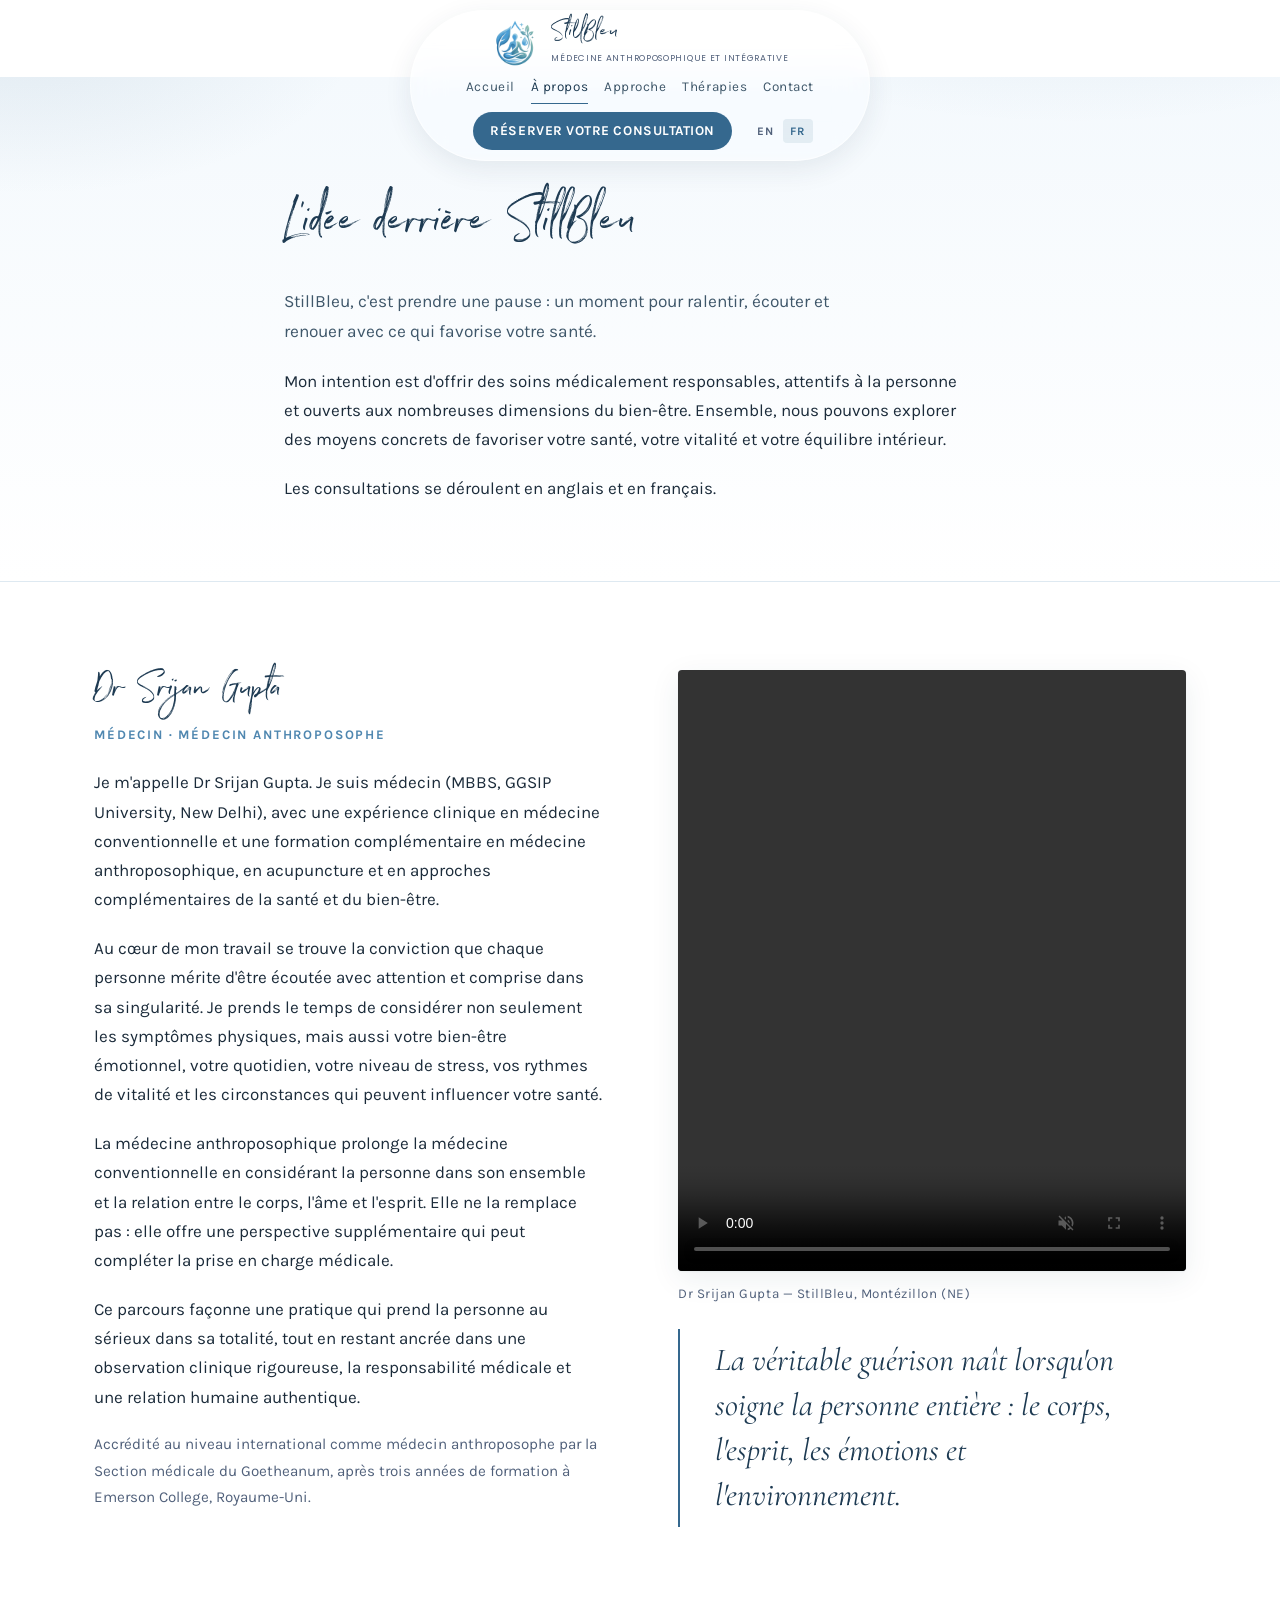
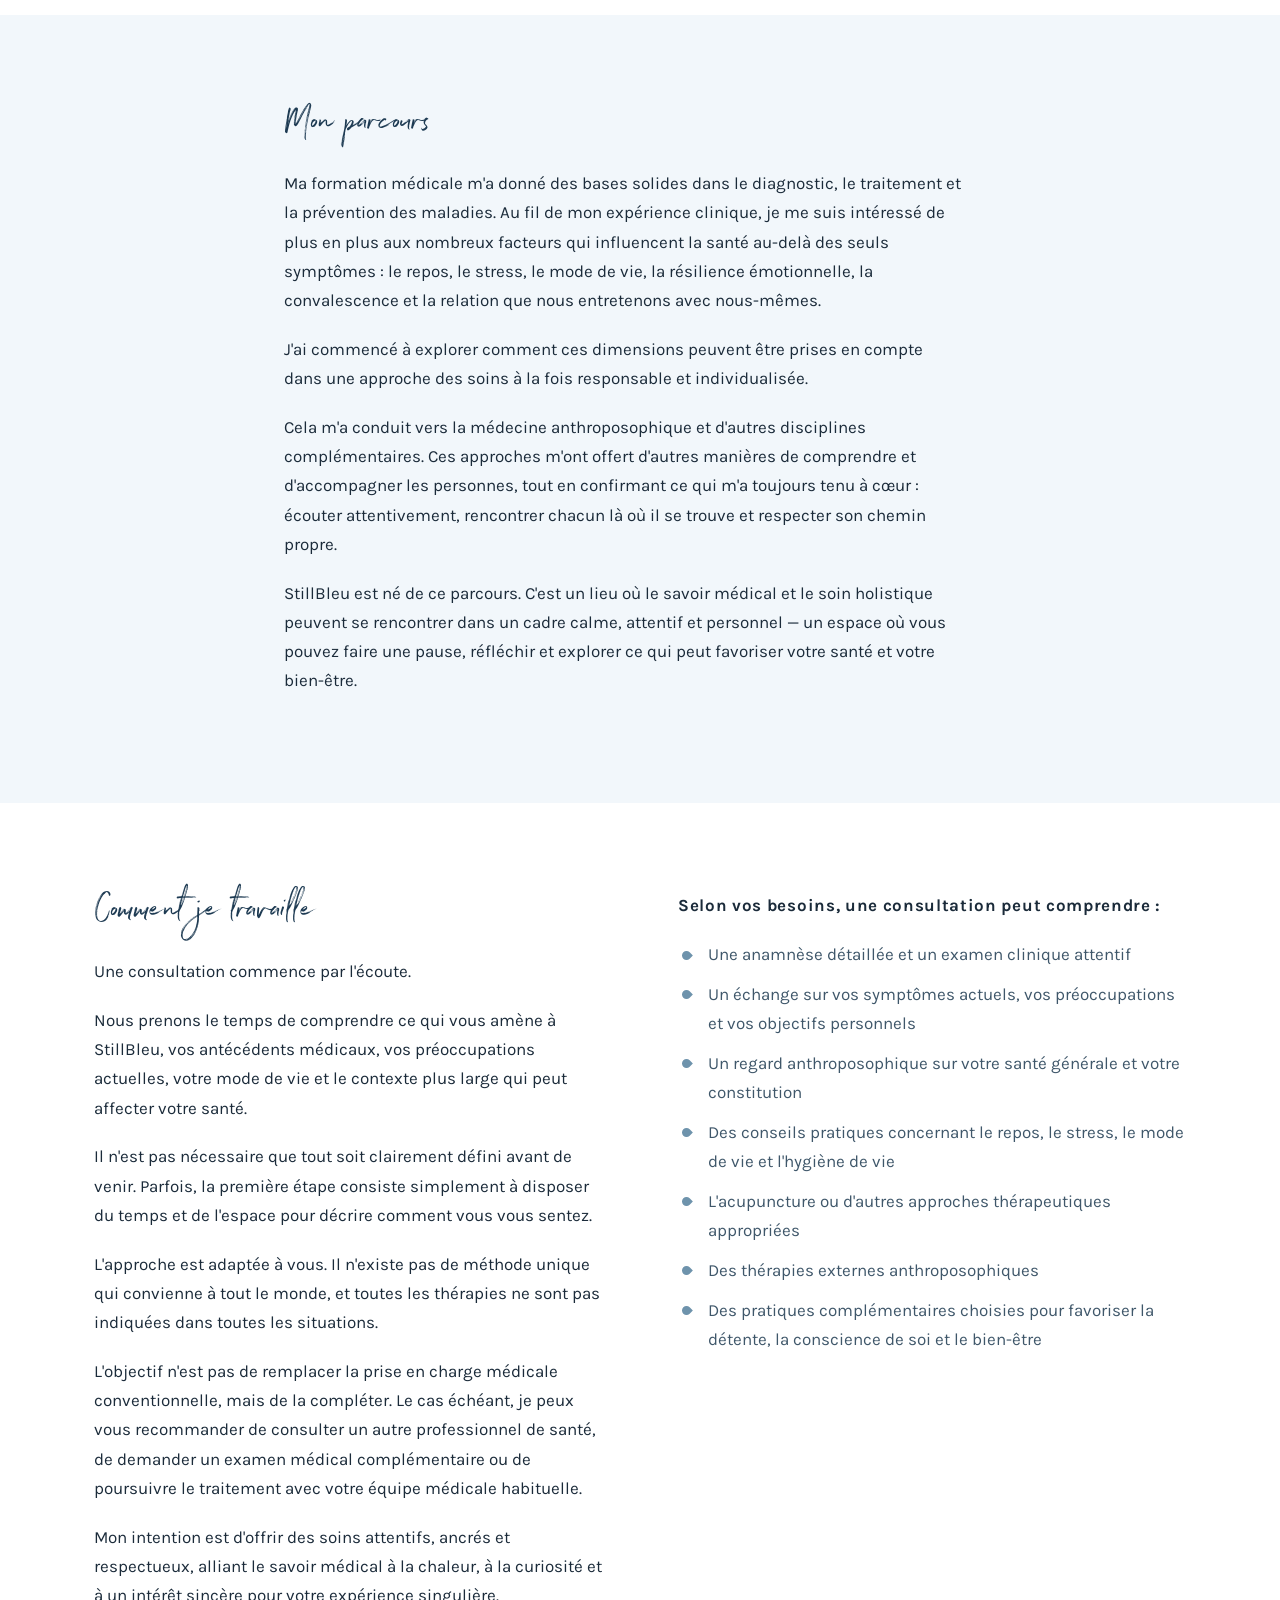
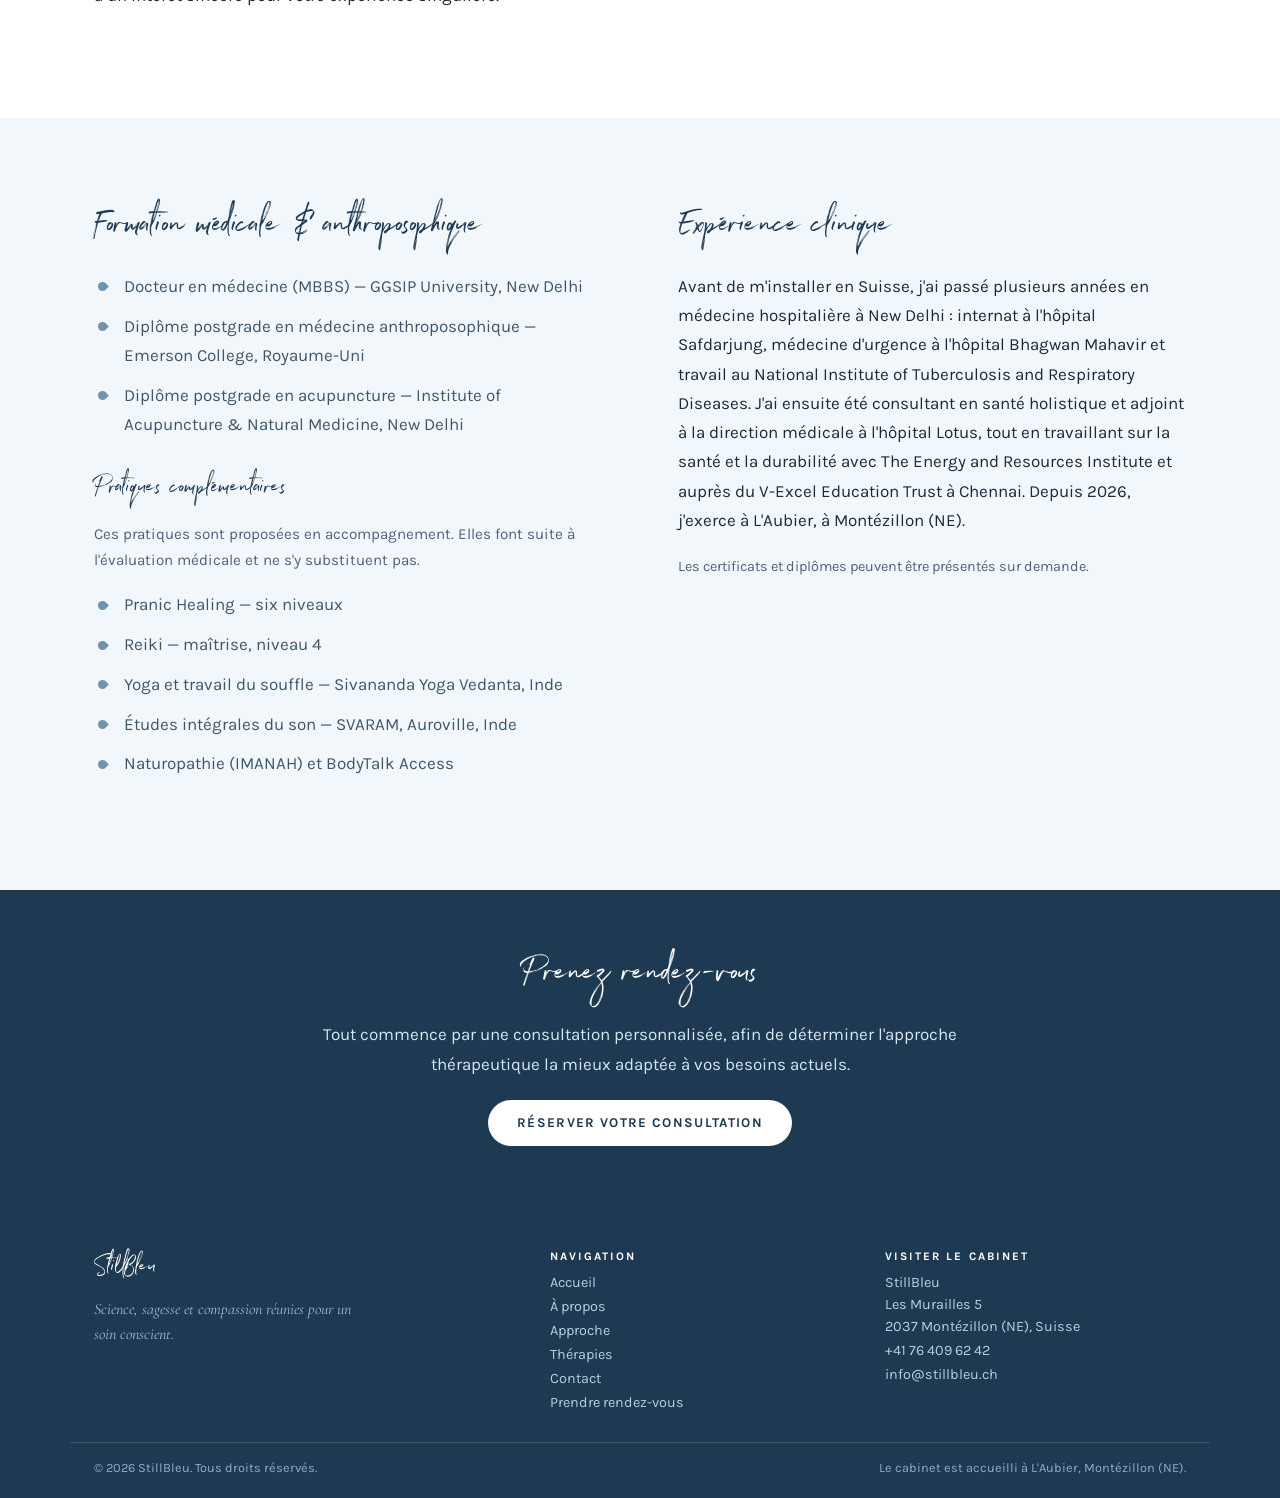
==== commit ae0e1464: "Update stylesheet and script version across multiple HTML files; enhance CSS for hero section and ad" ====
--- a/about.html
+++ b/about.html
@@ -14,7 +14,7 @@
 <link rel="preconnect" href="https://fonts.googleapis.com">
 <link rel="preconnect" href="https://fonts.gstatic.com" crossorigin>
 <link href="https://fonts.googleapis.com/css2?family=Prata&family=Poppins:wght@400;500&family=Cormorant+Garamond:ital,wght@0,300;0,400;0,500;0,600;1,400&family=Karla:wght@400;500;700&display=swap" rel="stylesheet">
-<link rel="stylesheet" href="assets/css/style.css?v=3">
+<link rel="stylesheet" href="assets/css/style.css?v=8">
 <script src="assets/js/i18n.js?v=2"></script>
 <style>html.lang-pending body{visibility:hidden}</style>
 <script>
@@ -39,9 +39,9 @@
     </button>
     <nav class="nav" id="nav">
       <a href="index.html" data-i18n="nav.home">Home</a><a href="about.html" aria-current="page" data-i18n="nav.about">About</a><a href="approach.html" data-i18n="nav.approach">Approach</a><a href="therapies.html" data-i18n="nav.therapies">Therapies</a><a href="contact.html" data-i18n="nav.contact">Contact</a>
+      <a class="nav-aubier" href="https://www.aubier.ch/fr/" target="_blank" rel="noopener noreferrer">L'Aubier</a>
       <a class="btn btn-primary btn-sm header-cta" href="booking.html" data-i18n="cta.book">Book your consultation</a>
       <div class="langs"><button class="lang-btn" type="button" data-lang="en" aria-pressed="true">EN</button><button class="lang-btn" type="button" data-lang="fr" aria-pressed="false">FR</button></div>
-      <a class="nav-aubier" href="https://www.aubier.ch/fr/" target="_blank" rel="noopener noreferrer">L'Aubier</a>
     </nav>
   </div>
 </header>
@@ -158,6 +158,6 @@
   </div>
 </footer>
 
-<script src="assets/js/main.js"></script>
+<script src="assets/js/main.js?v=2"></script>
 </body>
 </html>
--- a/assets/css/style.css
+++ b/assets/css/style.css
@@ -187,15 +187,16 @@
   position: absolute;
   inset: auto 0 0;
   z-index: 1;
-  height: clamp(280px, 38vh, 420px);
-  background: linear-gradient(180deg, rgba(15,29,40,0), rgba(15,29,40,.85));
+  height: clamp(520px, 60vh, 680px);
+  background: linear-gradient(180deg, rgba(15,29,40,.45), rgba(15,29,40,.98));
   pointer-events: none;
 }
 
 .hero {
   position: relative; z-index: 2; isolation: isolate; overflow: hidden;
   display: grid; align-items: center;
-  min-height: clamp(600px, 82vh, 840px);
+  min-height: max(calc(100vh - 120px), clamp(520px, 82vh, 840px));
+  min-height: max(calc(100svh - 120px), clamp(520px, 82vh, 840px));
   padding: 140px 0 80px;
   background: transparent;
 }
@@ -261,6 +262,30 @@
 .hero-intro p {
   max-width: 72ch; margin: 0 auto; color: rgba(255,255,255,.96);
   text-shadow: 0 2px 8px rgba(0,0,0,.56);
+}
+.hero-intro-layout {
+  display: grid;
+  grid-template-columns: minmax(180px, 240px) minmax(0, 1fr);
+  align-items: center;
+  gap: clamp(24px, 5vw, 56px);
+  max-width: 900px;
+  margin-inline: auto;
+}
+.hero-intro-portrait {
+  width: 100%;
+  max-width: 240px;
+  aspect-ratio: 4 / 5;
+  object-fit: cover;
+  object-position: center;
+  border-radius: var(--r);
+  box-shadow: 0 12px 30px rgba(0,0,0,.3);
+}
+.hero-intro-copy > .lead { max-width: none; margin: 0; text-align: left; }
+.hero-intro-action { display: flex; justify-content: center; margin-top: 1.35rem; }
+@media (max-width: 640px) {
+  .hero-intro-layout { grid-template-columns: minmax(0, 1fr); gap: 24px; }
+  .hero-intro-portrait { max-width: 180px; justify-self: center; }
+  .hero-intro-copy > .lead { text-align: center; }
 }
 
 .locbar {
@@ -355,6 +380,15 @@
   border-radius: var(--r);
   box-shadow: var(--shadow);
 }
+.sauna-body {
+  display: grid;
+  grid-template-columns: minmax(0, 1fr) minmax(220px, 320px);
+  align-items: center;
+  gap: clamp(24px, 4vw, 44px);
+}
+.sauna-photo { width: 100%; max-width: 460px; margin: 0; justify-self: end; }
+.sauna-photo img { display: block; width: 100%; height: auto; border-radius: var(--r); }
+.form-actions { display: flex; justify-content: center; margin-top: 1.2rem; }
 
 .pill-row { display: flex; flex-wrap: wrap; gap: 9px; margin: 1.3rem 0 0; padding: 0; list-style: none; }
 .feature .pill-row { justify-content: flex-end; align-content: center; margin: 0; }
@@ -380,6 +414,8 @@
 @media (max-width: 760px) {
   .eurythmy-body { grid-template-columns: 1fr; }
   .eurythmy-portrait { justify-self: center; }
+  .sauna-body { grid-template-columns: 1fr; }
+  .sauna-photo { justify-self: center; }
 }
 
 /* ---------- definition table ------------------------------------------ */
@@ -534,21 +570,20 @@
   .langs { margin: 16px 0 0; }
   .nav .nav-aubier {
     display: block;
-    align-self: flex-end;
+    align-self: stretch;
     width: auto;
-    margin-top: 14px;
-    padding: 8px 0 0;
-    border-top: 1px solid var(--line);
-    border-bottom: 0;
-    color: var(--green-dk);
-    font-family: var(--serif);
-    font-size: .95rem;
-    text-align: right;
+    text-align: left;
   }
 }
 
 @media (max-width: 860px) {
-  .hero { min-height: 680px; padding: 130px 0 64px; }
+  .hero {
+    min-height: max(680px, calc(100vh + 80px));
+    min-height: max(680px, calc(100svh + 80px));
+    padding: 130px 0 64px;
+  }
+  .hero-actions { margin-bottom: 72px; }
+  .locbar { margin-top: 0; }
 }
 
 @media (prefers-reduced-motion: reduce) {
@@ -758,26 +793,59 @@
 /* small screens: keep room for the menu button */
 .brand { min-width: 0; }
 @media (max-width: 640px) {
-  .site-header { margin-bottom: -108px; }
+  .site-header { margin-bottom: -72px; }
   .header-inner {
-    flex-direction: column;
-    width: 63vw;
-    min-width: 200px;
-    max-width: 760px;
-    gap: 6px;
-    min-height: 0;
+    position: relative;
+    flex-direction: row;
+    width: 100%;
+    min-width: 0;
+    max-width: 560px;
+    justify-content: center;
+    gap: 0;
+    min-height: 64px;
     margin-top: 0;
-    padding: 8px;
-  }
-  .brand { position: static; transform: none; }
-  .nav-toggle { position: static; transform: none; order: 0; }
-  .nav { top: 128px; max-height: calc(100vh - 128px); }
-  .header-inner { min-height: 0; }
+    padding: 8px 56px 8px 16px;
+  }
+  .brand {
+    position: absolute;
+    left: 50%;
+    transform: translateX(-50%);
+    margin: 0;
+  }
+  .nav-toggle {
+    position: absolute;
+    top: 50%;
+    right: 8px;
+    transform: translateY(-50%);
+    order: 0;
+  }
+  .nav {
+    top: 72px;
+    max-height: calc(100dvh - 80px);
+    display: grid;
+    grid-template-columns: repeat(2, minmax(0, 1fr));
+    align-items: center;
+    gap: 0 16px;
+    padding: 10px 20px 16px;
+  }
+  .nav a { padding: 8px 0; font-size: .92rem; white-space: normal; }
+  .nav a.btn.header-cta {
+    grid-column: 1 / -1;
+    width: 100%;
+    margin: 8px 0 0;
+    padding: 10px 14px;
+  }
+  .nav .langs { grid-column: 1; justify-self: start; margin: 8px 0 0; }
+  .nav .nav-aubier {
+    grid-column: 1 / -1;
+    justify-self: stretch;
+  }
   .brand { min-width: 0; gap: 8px; }
   .brand-mark { width: 40px; height: 40px; }
   .brand-name { font-size: 1.35rem; }
   .brand-sub { max-width: 175px; white-space: normal; font-size: .43rem; letter-spacing: .06em; }
   .hero h1 { font-size: clamp(3.5rem, 16vw, 5rem); }
+  .btn { max-width: 100%; padding: 12px 18px; white-space: normal; text-align: center; }
 }
 
 h1, h2, h3 {
